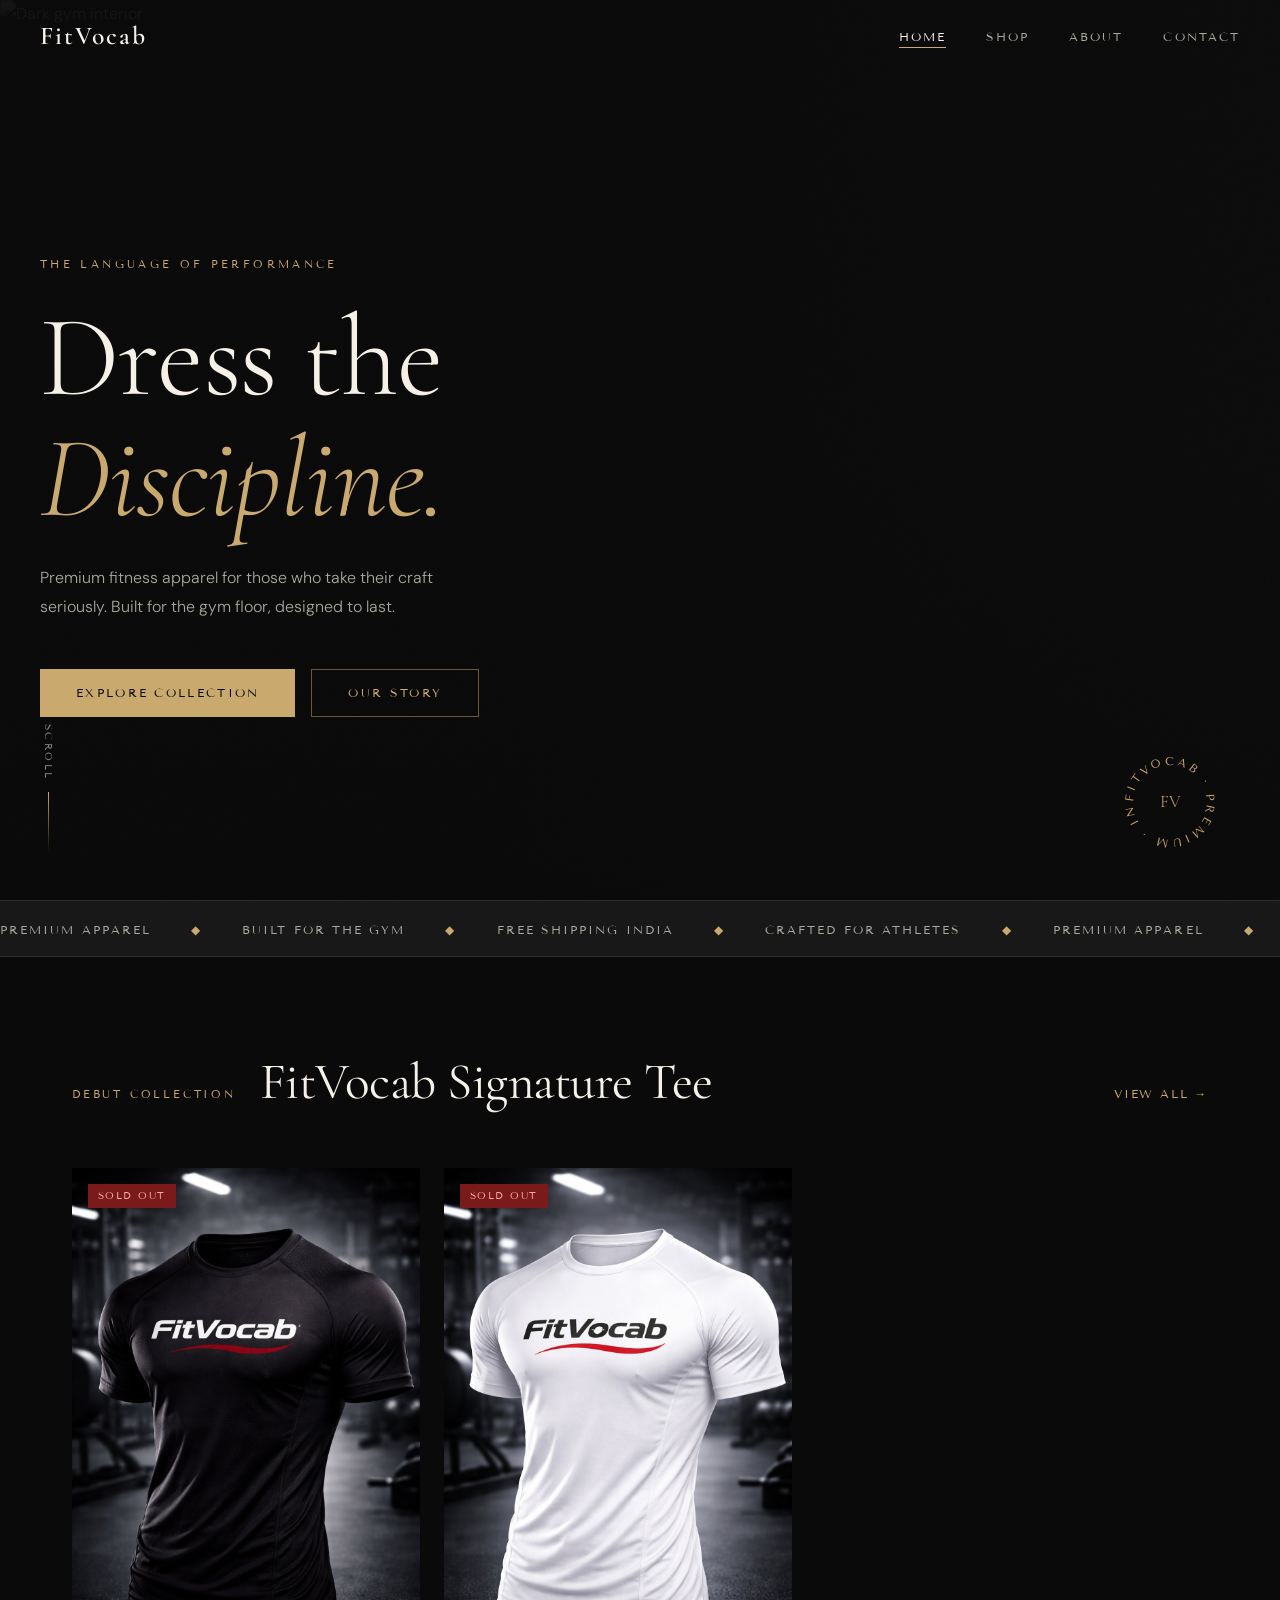
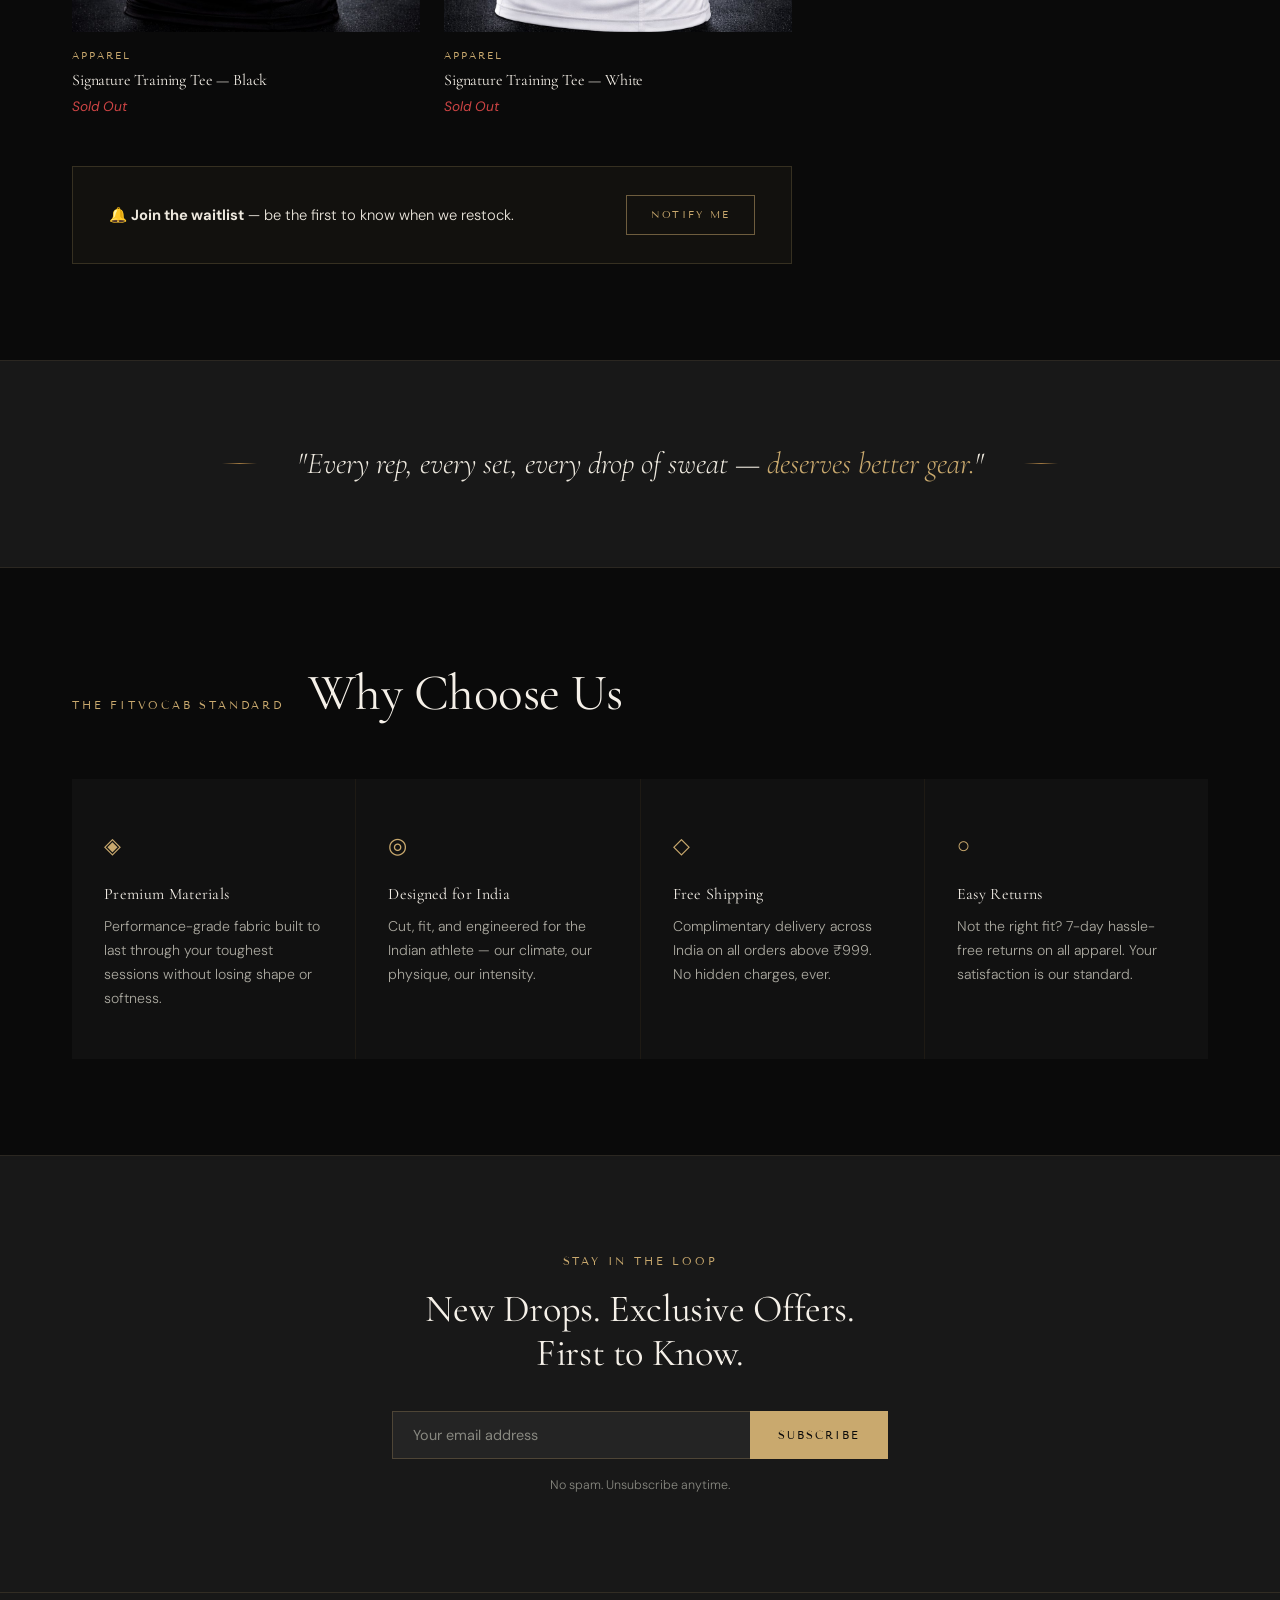
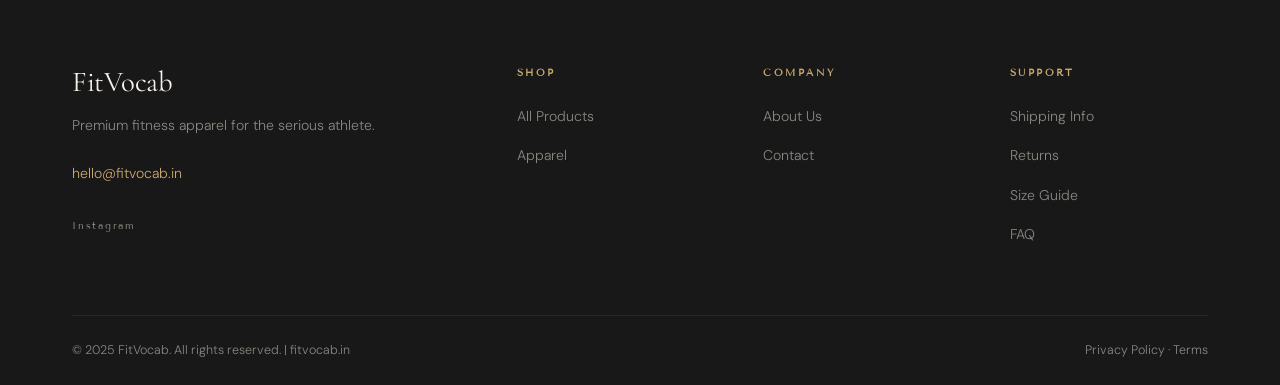
==== index.html @ f1b0f12c "Add Instagram link, remove phone, keep Instagram only" ====
<!DOCTYPE html>
<html lang="en">
<head>
  <meta charset="UTF-8" />
  <meta name="viewport" content="width=device-width, initial-scale=1.0"/>
  <title>FitVocab — Premium Fitness Apparel</title>
  <link rel="preconnect" href="https://fonts.googleapis.com">
  <link rel="preconnect" href="https://fonts.gstatic.com" crossorigin>
  <link href="https://fonts.googleapis.com/css2?family=Cormorant+Garamond:ital,wght@0,300;0,400;0,600;1,300;1,400&family=Tenor+Sans&family=DM+Sans:wght@300;400;500&display=swap" rel="stylesheet">
  <link rel="stylesheet" href="css/style.css">
</head>
<body>

  <nav class="nav" id="nav">
    <a href="index.html" class="nav-logo">FitVocab</a>
    <ul class="nav-links">
      <li><a href="index.html" class="active">Home</a></li>
      <li><a href="products.html">Shop</a></li>
      <li><a href="about.html">About</a></li>
      <li><a href="contact.html">Contact</a></li>
    </ul>
    <button class="nav-toggle" id="navToggle">
      <span></span><span></span><span></span>
    </button>
  </nav>

  <div class="mobile-menu" id="mobileMenu">
    <ul>
      <li><a href="index.html">Home</a></li>
      <li><a href="products.html">Shop</a></li>
      <li><a href="about.html">About</a></li>
      <li><a href="contact.html">Contact</a></li>
    </ul>
  </div>

  <!-- HERO -->
  <section class="hero">
    <div class="hero-bg">
      <div class="hero-grain"></div>
      <img
        src="https://images.unsplash.com/photo-1534438327276-14e5300c3a48?w=1600&q=80&auto=format&fit=crop"
        alt="Dark gym interior"
        class="hero-img"
        loading="eager"
      />
      <div class="hero-overlay"></div>
    </div>
    <div class="hero-content">
      <p class="hero-eyebrow reveal">The Language of Performance</p>
      <h1 class="hero-title reveal delay-1">Dress the<br><em>Discipline.</em></h1>
      <p class="hero-sub reveal delay-2">Premium fitness apparel for those who take their craft seriously. Built for the gym floor, designed to last.</p>
      <div class="hero-cta reveal delay-3">
        <a href="products.html" class="btn-primary">Explore Collection</a>
        <a href="about.html" class="btn-ghost">Our Story</a>
      </div>
    </div>
    <div class="hero-scroll">
      <span>Scroll</span>
      <div class="scroll-line"></div>
    </div>
    <div class="hero-badge">
      <div class="badge-ring">
        <svg viewBox="0 0 100 100" class="badge-text-svg">
          <path id="circle" d="M 50,50 m -37,0 a 37,37 0 1,1 74,0 a 37,37 0 1,1 -74,0" fill="none"/>
          <text font-size="11.5" fill="#c9a96e" font-family="Tenor Sans, sans-serif" letter-spacing="3">
            <textPath href="#circle">FITVOCAB · PREMIUM · INDIA ·</textPath>
          </text>
        </svg>
        <span class="badge-center">FV</span>
      </div>
    </div>
  </section>

  <!-- MARQUEE -->
  <div class="marquee-wrap">
    <div class="marquee-track">
      <span>Premium Apparel</span><span class="dot">◆</span>
      <span>Built for the Gym</span><span class="dot">◆</span>
      <span>Free Shipping India</span><span class="dot">◆</span>
      <span>Crafted for Athletes</span><span class="dot">◆</span>
      <span>Premium Apparel</span><span class="dot">◆</span>
      <span>Built for the Gym</span><span class="dot">◆</span>
      <span>Free Shipping India</span><span class="dot">◆</span>
      <span>Crafted for Athletes</span><span class="dot">◆</span>
      <span>Premium Apparel</span><span class="dot">◆</span>
      <span>Built for the Gym</span><span class="dot">◆</span>
    </div>
  </div>

  <!-- FEATURED PRODUCTS -->
  <section class="featured section">
    <div class="container">
      <div class="section-header">
        <p class="section-eyebrow">Debut Collection</p>
        <h2 class="section-title">FitVocab Signature Tee</h2>
        <a href="products.html" class="section-link">View All →</a>
      </div>
      <div class="products-grid home-grid">

        <div class="product-card">
          <div class="product-img-wrap">
            <img src="images/tshirt-black.png" alt="FitVocab Signature Tee — Black" class="product-real-img"/>
            <div class="product-tag sold-out-tag">Sold Out</div>
            <div class="product-hover">
              <a href="products.html" class="btn-quick">View Details</a>
            </div>
          </div>
          <div class="product-info">
            <p class="product-cat">Apparel</p>
            <h4 class="product-name">Signature Training Tee — Black</h4>
            <p class="product-price sold-out-price">Sold Out</p>
          </div>
        </div>

        <div class="product-card">
          <div class="product-img-wrap">
            <img src="images/tshirt-white.png" alt="FitVocab Signature Tee — White" class="product-real-img"/>
            <div class="product-tag sold-out-tag">Sold Out</div>
            <div class="product-hover">
              <a href="products.html" class="btn-quick">View Details</a>
            </div>
          </div>
          <div class="product-info">
            <p class="product-cat">Apparel</p>
            <h4 class="product-name">Signature Training Tee — White</h4>
            <p class="product-price sold-out-price">Sold Out</p>
          </div>
        </div>

      </div>

      <div class="restock-notice">
        <p>🔔 <strong>Join the waitlist</strong> — be the first to know when we restock.</p>
        <a href="contact.html" class="btn-ghost btn-sm">Notify Me</a>
      </div>
    </div>
  </section>

  <!-- BRAND STATEMENT -->
  <section class="brand-statement">
    <div class="statement-inner">
      <div class="statement-line"></div>
      <blockquote>"Every rep, every set, every drop of sweat — <em>deserves better gear.</em>"</blockquote>
      <div class="statement-line"></div>
    </div>
  </section>

  <!-- WHY FITVOCAB -->
  <section class="why section">
    <div class="container">
      <div class="section-header">
        <p class="section-eyebrow">The FitVocab Standard</p>
        <h2 class="section-title">Why Choose Us</h2>
      </div>
      <div class="why-grid">
        <div class="why-card">
          <div class="why-icon">◈</div>
          <h4>Premium Materials</h4>
          <p>Performance-grade fabric built to last through your toughest sessions without losing shape or softness.</p>
        </div>
        <div class="why-card">
          <div class="why-icon">◎</div>
          <h4>Designed for India</h4>
          <p>Cut, fit, and engineered for the Indian athlete — our climate, our physique, our intensity.</p>
        </div>
        <div class="why-card">
          <div class="why-icon">◇</div>
          <h4>Free Shipping</h4>
          <p>Complimentary delivery across India on all orders above ₹999. No hidden charges, ever.</p>
        </div>
        <div class="why-card">
          <div class="why-icon">○</div>
          <h4>Easy Returns</h4>
          <p>Not the right fit? 7-day hassle-free returns on all apparel. Your satisfaction is our standard.</p>
        </div>
      </div>
    </div>
  </section>

  <!-- NEWSLETTER -->
  <section class="newsletter">
    <div class="container">
      <div class="newsletter-inner">
        <p class="section-eyebrow">Stay in the Loop</p>
        <h2>New Drops. Exclusive Offers.<br>First to Know.</h2>
        <form class="newsletter-form" onsubmit="handleNewsletter(event)">
          <input type="email" placeholder="Your email address" required>
          <button type="submit">Subscribe</button>
        </form>
        <p class="newsletter-note">No spam. Unsubscribe anytime.</p>
      </div>
    </div>
  </section>

  <!-- FOOTER -->
  <footer class="footer">
    <div class="container">
      <div class="footer-grid">
        <div class="footer-brand">
          <h3 class="footer-logo">FitVocab</h3>
          <p>Premium fitness apparel for the serious athlete.</p>
          <p><a href="mailto:hello@fitvocab.in" style="color:#c9a96e;">hello@fitvocab.in</a></p>
          <div class="footer-social">
            <a href="https://instagram.com/fitvocab" target="_blank" aria-label="Instagram">Instagram</a>
          </div>
        </div>
        <div class="footer-links">
          <h5>Shop</h5>
          <ul>
            <li><a href="products.html">All Products</a></li>
            <li><a href="products.html">Apparel</a></li>
          </ul>
        </div>
        <div class="footer-links">
          <h5>Company</h5>
          <ul>
            <li><a href="about.html">About Us</a></li>
            <li><a href="contact.html">Contact</a></li>
          </ul>
        </div>
        <div class="footer-links">
          <h5>Support</h5>
          <ul>
            <li><a href="#">Shipping Info</a></li>
            <li><a href="#">Returns</a></li>
            <li><a href="#">Size Guide</a></li>
            <li><a href="#">FAQ</a></li>
          </ul>
        </div>
      </div>
      <div class="footer-bottom">
        <p>© 2025 FitVocab. All rights reserved. | fitvocab.in</p>
        <p><a href="#">Privacy Policy</a> · <a href="#">Terms</a></p>
      </div>
    </div>
  </footer>

  <script src="js/main.js"></script>
</body>
</html>
---- css/style.css ----
/* ============================================
   FITVOCAB — Premium Fitness Store
   Luxury Dark Aesthetic
   ============================================ */

:root {
  --black:    #0a0a0a;
  --dark:     #111111;
  --dark-2:   #181818;
  --dark-3:   #222222;
  --gold:     #c9a96e;
  --gold-lt:  #e2c992;
  --gold-dk:  #a07840;
  --white:    #f5f0e8;
  --white-2:  #ede8de;
  --grey:     #888880;
  --grey-lt:  #aaa89f;
  --radius:   2px;
  --nav-h:    72px;
  --transition: 0.4s cubic-bezier(0.25, 0.46, 0.45, 0.94);
}

/* RESET */
*, *::before, *::after { box-sizing: border-box; margin: 0; padding: 0; }
html { scroll-behavior: smooth; }
body {
  background: var(--black);
  color: var(--white);
  font-family: 'DM Sans', sans-serif;
  font-weight: 300;
  line-height: 1.7;
  overflow-x: hidden;
}
a { color: inherit; text-decoration: none; }
img { display: block; max-width: 100%; }
ul { list-style: none; }

/* TYPOGRAPHY */
h1, h2, h3, h4 {
  font-family: 'Cormorant Garamond', serif;
  font-weight: 400;
  line-height: 1.15;
  letter-spacing: -0.01em;
}
h1 { font-size: clamp(3rem, 7vw, 6rem); }
h2 { font-size: clamp(2rem, 4vw, 3.2rem); }
h3 { font-size: clamp(1.4rem, 2.5vw, 2rem); }
h4 { font-size: 1.2rem; }
em { font-style: italic; color: var(--gold); }

/* CONTAINER */
.container {
  max-width: 1200px;
  margin: 0 auto;
  padding: 0 32px;
}

/* SECTION SPACING */
.section { padding: 96px 0; }

/* SECTION HEADER */
.section-header {
  display: flex;
  align-items: baseline;
  gap: 24px;
  margin-bottom: 56px;
  flex-wrap: wrap;
}
.section-header.centered {
  flex-direction: column;
  align-items: center;
  text-align: center;
  gap: 12px;
}
.section-eyebrow {
  font-family: 'Tenor Sans', sans-serif;
  font-size: 0.7rem;
  letter-spacing: 0.25em;
  text-transform: uppercase;
  color: var(--gold);
}
.section-title { flex: 1; }
.section-link {
  font-family: 'Tenor Sans', sans-serif;
  font-size: 0.75rem;
  letter-spacing: 0.15em;
  text-transform: uppercase;
  color: var(--gold);
  margin-left: auto;
  white-space: nowrap;
  transition: opacity var(--transition);
}
.section-link:hover { opacity: 0.7; }

/* ============================================
   NAV
   ============================================ */
.nav {
  position: fixed;
  top: 0; left: 0; right: 0;
  z-index: 100;
  display: flex;
  align-items: center;
  justify-content: space-between;
  padding: 0 40px;
  height: var(--nav-h);
  transition: background var(--transition), border-color var(--transition);
}
.nav.scrolled {
  background: rgba(10,10,10,0.95);
  backdrop-filter: blur(12px);
  border-bottom: 1px solid rgba(201,169,110,0.15);
}
.nav-logo {
  font-family: 'Cormorant Garamond', serif;
  font-size: 1.6rem;
  font-weight: 600;
  letter-spacing: 0.08em;
  color: var(--white);
}
.nav-links {
  display: flex;
  gap: 40px;
}
.nav-links a {
  font-family: 'Tenor Sans', sans-serif;
  font-size: 0.72rem;
  letter-spacing: 0.18em;
  text-transform: uppercase;
  color: var(--grey-lt);
  transition: color var(--transition);
  position: relative;
}
.nav-links a::after {
  content: '';
  position: absolute;
  bottom: -4px; left: 0;
  width: 0; height: 1px;
  background: var(--gold);
  transition: width var(--transition);
}
.nav-links a:hover, .nav-links a.active {
  color: var(--white);
}
.nav-links a:hover::after, .nav-links a.active::after { width: 100%; }

.nav-toggle {
  display: none;
  flex-direction: column;
  gap: 5px;
  background: none;
  border: none;
  cursor: pointer;
  padding: 4px;
}
.nav-toggle span {
  display: block;
  width: 24px; height: 1px;
  background: var(--white);
  transition: var(--transition);
}

/* MOBILE MENU */
.mobile-menu {
  display: none;
  position: fixed;
  inset: 0;
  background: var(--black);
  z-index: 99;
  align-items: center;
  justify-content: center;
}
.mobile-menu.open { display: flex; }
.mobile-menu ul {
  display: flex;
  flex-direction: column;
  align-items: center;
  gap: 32px;
}
.mobile-menu a {
  font-family: 'Cormorant Garamond', serif;
  font-size: 2.5rem;
  color: var(--white-2);
  transition: color var(--transition);
}
.mobile-menu a:hover { color: var(--gold); }

/* ============================================
   BUTTONS
   ============================================ */
.btn-primary {
  display: inline-block;
  padding: 14px 36px;
  background: var(--gold);
  color: var(--black);
  font-family: 'Tenor Sans', sans-serif;
  font-size: 0.72rem;
  letter-spacing: 0.2em;
  text-transform: uppercase;
  transition: background var(--transition), transform 0.2s;
  cursor: pointer;
  border: none;
}
.btn-primary:hover {
  background: var(--gold-lt);
  transform: translateY(-2px);
}
.btn-ghost {
  display: inline-block;
  padding: 13px 36px;
  border: 1px solid rgba(201,169,110,0.5);
  color: var(--gold);
  font-family: 'Tenor Sans', sans-serif;
  font-size: 0.72rem;
  letter-spacing: 0.2em;
  text-transform: uppercase;
  transition: border-color var(--transition), background var(--transition);
}
.btn-ghost:hover {
  border-color: var(--gold);
  background: rgba(201,169,110,0.08);
}

/* ============================================
   HERO
   ============================================ */
.hero {
  position: relative;
  min-height: 100vh;
  display: flex;
  align-items: center;
  overflow: hidden;
}
.hero-bg {
  position: absolute;
  inset: 0;
  z-index: 0;
}
.hero-img {
  position: absolute;
  inset: 0;
  width: 100%;
  height: 100%;
  object-fit: cover;
  object-position: center;
  filter: brightness(0.35) saturate(0.6);
}
.hero-overlay {
  position: absolute;
  inset: 0;
  background:
    linear-gradient(to right, rgba(10,10,10,0.85) 40%, rgba(10,10,10,0.3) 100%),
    linear-gradient(to top, rgba(10,10,10,0.6) 0%, transparent 50%);
}
.hero-grain {
  position: absolute;
  inset: 0;
  opacity: 0.035;
  background-image: url("data:image/svg+xml,%3Csvg viewBox='0 0 256 256' xmlns='http://www.w3.org/2000/svg'%3E%3Cfilter id='noise'%3E%3CfeTurbulence type='fractalNoise' baseFrequency='0.9' numOctaves='4' stitchTiles='stitch'/%3E%3C/filter%3E%3Crect width='100%25' height='100%25' filter='url(%23noise)' opacity='1'/%3E%3C/svg%3E");
  background-size: 200px;
}
.hero-content {
  position: relative;
  z-index: 1;
  padding: 0 40px;
  max-width: 760px;
  padding-top: var(--nav-h);
}
.hero-eyebrow {
  font-family: 'Tenor Sans', sans-serif;
  font-size: 0.7rem;
  letter-spacing: 0.3em;
  text-transform: uppercase;
  color: var(--gold);
  margin-bottom: 24px;
}
.hero-title {
  font-size: clamp(4rem, 9vw, 8rem);
  font-weight: 300;
  line-height: 1.05;
  margin-bottom: 24px;
  color: var(--white);
}
.hero-sub {
  font-size: 1rem;
  color: var(--grey-lt);
  max-width: 460px;
  margin-bottom: 48px;
  line-height: 1.8;
}
.hero-cta {
  display: flex;
  gap: 16px;
  flex-wrap: wrap;
}

/* Hero decorative elements */
.hero-scroll {
  position: absolute;
  bottom: 48px;
  left: 40px;
  display: flex;
  flex-direction: column;
  align-items: center;
  gap: 12px;
  z-index: 1;
}
.hero-scroll span {
  font-family: 'Tenor Sans', sans-serif;
  font-size: 0.6rem;
  letter-spacing: 0.25em;
  text-transform: uppercase;
  color: var(--grey);
  writing-mode: vertical-rl;
}
.scroll-line {
  width: 1px;
  height: 60px;
  background: linear-gradient(to bottom, var(--gold), transparent);
  animation: scrollPulse 2s ease-in-out infinite;
}
@keyframes scrollPulse {
  0%, 100% { opacity: 0.4; transform: scaleY(1); }
  50% { opacity: 1; transform: scaleY(1.1); }
}

.hero-badge {
  position: absolute;
  bottom: 48px;
  right: 60px;
  z-index: 1;
  animation: badgeSpin 20s linear infinite;
}
.badge-ring {
  position: relative;
  width: 100px;
  height: 100px;
}
.badge-text-svg {
  width: 100%;
  height: 100%;
  animation: badgeSpin 25s linear infinite;
}
.badge-center {
  position: absolute;
  inset: 0;
  display: flex;
  align-items: center;
  justify-content: center;
  font-family: 'Cormorant Garamond', serif;
  font-size: 1.1rem;
  color: var(--gold);
}
@keyframes badgeSpin {
  from { transform: rotate(0deg); }
  to { transform: rotate(360deg); }
}

/* REVEAL ANIMATIONS */
.reveal {
  opacity: 0;
  transform: translateY(30px);
  animation: revealUp 0.9s cubic-bezier(0.25, 0.46, 0.45, 0.94) forwards;
}
.delay-1 { animation-delay: 0.2s; }
.delay-2 { animation-delay: 0.4s; }
.delay-3 { animation-delay: 0.6s; }
@keyframes revealUp {
  to { opacity: 1; transform: translateY(0); }
}

/* ============================================
   MARQUEE
   ============================================ */
.marquee-wrap {
  background: var(--dark-2);
  border-top: 1px solid rgba(201,169,110,0.15);
  border-bottom: 1px solid rgba(201,169,110,0.15);
  padding: 14px 0;
  overflow: hidden;
  white-space: nowrap;
}
.marquee-track {
  display: inline-flex;
  gap: 40px;
  animation: marquee 30s linear infinite;
}
.marquee-track span {
  font-family: 'Tenor Sans', sans-serif;
  font-size: 0.72rem;
  letter-spacing: 0.18em;
  text-transform: uppercase;
  color: var(--grey-lt);
}
.marquee-track .dot { color: var(--gold); }
@keyframes marquee {
  from { transform: translateX(0); }
  to { transform: translateX(-50%); }
}

/* ============================================
   CATEGORIES
   ============================================ */
.cat-grid {
  display: grid;
  grid-template-columns: 1fr 1fr;
  gap: 2px;
}
.cat-card {
  position: relative;
  height: 480px;
  overflow: hidden;
  cursor: pointer;
}
.cat-apparel {
  background: linear-gradient(135deg, #1a1a1a 0%, #252520 100%);
}
.cat-equipment {
  background: linear-gradient(135deg, #151515 0%, #202020 100%);
}
.cat-card::before {
  content: '';
  position: absolute;
  inset: 0;
  background:
    radial-gradient(ellipse 60% 60% at 40% 40%, rgba(201,169,110,0.12) 0%, transparent 60%);
  z-index: 0;
  transition: opacity 0.5s;
}
.cat-card:hover::before { opacity: 1.5; }
.cat-overlay {
  position: absolute;
  inset: 0;
  background: linear-gradient(to top, rgba(0,0,0,0.7) 0%, transparent 60%);
  z-index: 1;
  transition: background var(--transition);
}
.cat-card:hover .cat-overlay {
  background: linear-gradient(to top, rgba(0,0,0,0.8) 0%, rgba(0,0,0,0.2) 100%);
}
.cat-content {
  position: absolute;
  bottom: 48px;
  left: 48px;
  z-index: 2;
}
.cat-label {
  font-family: 'Tenor Sans', sans-serif;
  font-size: 0.65rem;
  letter-spacing: 0.3em;
  color: var(--gold);
  display: block;
  margin-bottom: 12px;
}
.cat-content h3 {
  font-size: 2.5rem;
  margin-bottom: 8px;
}
.cat-content p {
  color: var(--grey-lt);
  font-size: 0.9rem;
  margin-bottom: 16px;
}
.cat-arrow {
  font-size: 1.5rem;
  color: var(--gold);
  display: inline-block;
  transition: transform var(--transition);
}
.cat-card:hover .cat-arrow { transform: translateX(8px); }

/* Decorative geometric on category cards */
.cat-apparel::after, .cat-equipment::after {
  content: '';
  position: absolute;
  top: 32px; right: 32px;
  width: 80px; height: 80px;
  border: 1px solid rgba(201,169,110,0.2);
  z-index: 1;
  transition: transform 0.6s, opacity 0.4s;
}
.cat-card:hover::after {
  transform: rotate(45deg) scale(1.1);
  opacity: 0.6;
}

/* ============================================
   PRODUCT CARDS
   ============================================ */
.products-grid {
  display: grid;
  grid-template-columns: repeat(4, 1fr);
  gap: 24px;
}
.product-card {
  cursor: pointer;
}
.product-img-wrap {
  position: relative;
  overflow: hidden;
  aspect-ratio: 3/4;
  background: var(--dark-2);
  margin-bottom: 16px;
}
.product-img {
  width: 100%;
  height: 100%;
  transition: transform 0.6s cubic-bezier(0.25, 0.46, 0.45, 0.94);
}
.product-card:hover .product-img { transform: scale(1.06); }

/* Product image placeholders with premium gradients */
.product-img-1 { background: linear-gradient(145deg, #1c1c1a 0%, #2a2820 40%, #1e1c18 100%); }
.product-img-2 { background: linear-gradient(145deg, #181818 0%, #252525 40%, #1a1a1a 100%); }
.product-img-3 { background: linear-gradient(145deg, #1a1c1c 0%, #222828 40%, #181a1a 100%); }
.product-img-4 { background: linear-gradient(145deg, #1c1a18 0%, #282420 40%, #1a1816 100%); }
.product-img-5 { background: linear-gradient(145deg, #181c1c 0%, #202828 40%, #161a1a 100%); }
.product-img-6 { background: linear-gradient(145deg, #1c1c18 0%, #28281e 40%, #1a1a16 100%); }
.product-img-7 { background: linear-gradient(145deg, #1a1818 0%, #261e1e 40%, #181414 100%); }
.product-img-8 { background: linear-gradient(145deg, #181c18 0%, #1e2a1e 40%, #161a16 100%); }

/* Add inner texture to product images */
.product-img::after {
  content: '';
  position: absolute;
  inset: 20%;
  border: 1px solid rgba(201,169,110,0.08);
  transition: opacity 0.4s;
}

.product-tag {
  position: absolute;
  top: 16px; left: 16px;
  background: var(--gold);
  color: var(--black);
  font-family: 'Tenor Sans', sans-serif;
  font-size: 0.6rem;
  letter-spacing: 0.15em;
  text-transform: uppercase;
  padding: 4px 10px;
  z-index: 2;
}
.product-hover {
  position: absolute;
  inset: 0;
  background: rgba(0,0,0,0.4);
  display: flex;
  align-items: flex-end;
  justify-content: center;
  padding-bottom: 24px;
  opacity: 0;
  transition: opacity var(--transition);
  z-index: 3;
}
.product-card:hover .product-hover { opacity: 1; }
.btn-quick {
  display: inline-block;
  padding: 10px 28px;
  background: var(--white);
  color: var(--black);
  font-family: 'Tenor Sans', sans-serif;
  font-size: 0.65rem;
  letter-spacing: 0.18em;
  text-transform: uppercase;
  transform: translateY(10px);
  transition: transform 0.3s;
}
.product-card:hover .btn-quick { transform: translateY(0); }

.product-cat {
  font-family: 'Tenor Sans', sans-serif;
  font-size: 0.62rem;
  letter-spacing: 0.2em;
  text-transform: uppercase;
  color: var(--gold);
  margin-bottom: 6px;
}
.product-name {
  font-size: 1rem;
  font-family: 'Cormorant Garamond', serif;
  font-weight: 400;
  margin-bottom: 6px;
}
.product-price {
  font-family: 'DM Sans', sans-serif;
  font-size: 0.95rem;
  font-weight: 400;
  color: var(--grey-lt);
}

/* ============================================
   BRAND STATEMENT
   ============================================ */
.brand-statement {
  padding: 80px 0;
  background: var(--dark-2);
  border-top: 1px solid rgba(201,169,110,0.1);
  border-bottom: 1px solid rgba(201,169,110,0.1);
}
.statement-inner {
  max-width: 900px;
  margin: 0 auto;
  padding: 0 32px;
  display: flex;
  align-items: center;
  gap: 40px;
}
.statement-line {
  flex: 1;
  height: 1px;
  background: linear-gradient(to right, transparent, var(--gold-dk), transparent);
}
blockquote {
  font-family: 'Cormorant Garamond', serif;
  font-size: clamp(1.3rem, 2.5vw, 1.9rem);
  font-weight: 300;
  font-style: italic;
  text-align: center;
  color: var(--white-2);
  line-height: 1.5;
  white-space: nowrap;
  flex-shrink: 0;
}

/* ============================================
   WHY SECTION
   ============================================ */
.why-grid {
  display: grid;
  grid-template-columns: repeat(4, 1fr);
  gap: 1px;
  background: rgba(201,169,110,0.1);
}
.why-card {
  background: var(--dark);
  padding: 48px 32px;
  transition: background var(--transition);
}
.why-card:hover { background: var(--dark-2); }
.why-icon {
  font-size: 1.4rem;
  color: var(--gold);
  margin-bottom: 20px;
}
.why-card h4 {
  font-size: 1rem;
  margin-bottom: 12px;
  letter-spacing: 0.02em;
}
.why-card p {
  font-size: 0.88rem;
  color: var(--grey-lt);
  line-height: 1.7;
}

/* ============================================
   NEWSLETTER
   ============================================ */
.newsletter {
  padding: 96px 0;
  background: var(--dark-2);
  border-top: 1px solid rgba(201,169,110,0.1);
}
.newsletter-inner {
  max-width: 560px;
  margin: 0 auto;
  text-align: center;
  padding: 0 32px;
}
.newsletter-inner h2 {
  margin: 16px 0 36px;
  font-size: clamp(1.8rem, 3vw, 2.6rem);
}
.newsletter-form {
  display: flex;
  gap: 0;
  margin-bottom: 16px;
}
.newsletter-form input {
  flex: 1;
  padding: 14px 20px;
  background: rgba(255,255,255,0.05);
  border: 1px solid rgba(201,169,110,0.25);
  border-right: none;
  color: var(--white);
  font-family: 'DM Sans', sans-serif;
  font-size: 0.9rem;
  outline: none;
  transition: border-color var(--transition);
}
.newsletter-form input:focus { border-color: var(--gold); }
.newsletter-form input::placeholder { color: var(--grey); }
.newsletter-form button {
  padding: 14px 28px;
  background: var(--gold);
  color: var(--black);
  border: none;
  font-family: 'Tenor Sans', sans-serif;
  font-size: 0.7rem;
  letter-spacing: 0.18em;
  text-transform: uppercase;
  cursor: pointer;
  transition: background var(--transition);
}
.newsletter-form button:hover { background: var(--gold-lt); }
.newsletter-note {
  font-size: 0.78rem;
  color: var(--grey);
}

/* ============================================
   PAGE HERO (inner pages)
   ============================================ */
.page-hero {
  position: relative;
  padding: calc(var(--nav-h) + 80px) 0 80px;
  overflow: hidden;
}
.page-hero-bg {
  position: absolute;
  inset: 0;
  background: linear-gradient(160deg, #0d0d0d 0%, #141410 60%, #0a0a0a 100%);
}
.page-hero-bg::after {
  content: '';
  position: absolute;
  top: 0; left: 0; right: 0;
  height: 1px;
  background: linear-gradient(to right, transparent, var(--gold-dk), transparent);
}
.page-hero .container { position: relative; z-index: 1; }
.page-hero-title {
  font-size: clamp(3rem, 6vw, 5rem);
  margin: 12px 0 16px;
}
.page-hero-sub {
  color: var(--grey-lt);
  font-size: 1rem;
}

/* ============================================
   SHOP PAGE
   ============================================ */
.filter-bar {
  display: flex;
  justify-content: space-between;
  align-items: center;
  margin-bottom: 48px;
  padding-bottom: 24px;
  border-bottom: 1px solid rgba(201,169,110,0.1);
  flex-wrap: wrap;
  gap: 16px;
}
.filter-tabs {
  display: flex;
  gap: 4px;
}
.filter-btn {
  padding: 8px 24px;
  background: none;
  border: 1px solid rgba(255,255,255,0.1);
  color: var(--grey-lt);
  font-family: 'Tenor Sans', sans-serif;
  font-size: 0.68rem;
  letter-spacing: 0.18em;
  text-transform: uppercase;
  cursor: pointer;
  transition: all var(--transition);
}
.filter-btn.active, .filter-btn:hover {
  background: var(--gold);
  color: var(--black);
  border-color: var(--gold);
}
.sort-select {
  background: var(--dark-2);
  border: 1px solid rgba(201,169,110,0.2);
  color: var(--grey-lt);
  font-family: 'Tenor Sans', sans-serif;
  font-size: 0.68rem;
  letter-spacing: 0.1em;
  padding: 8px 16px;
  cursor: pointer;
  outline: none;
}

/* PRODUCT MODAL */
.modal-overlay {
  display: none;
  position: fixed;
  inset: 0;
  background: rgba(0,0,0,0.85);
  z-index: 200;
  align-items: center;
  justify-content: center;
  padding: 24px;
  backdrop-filter: blur(6px);
}
.modal-overlay.open { display: flex; }
.modal {
  background: var(--dark-2);
  border: 1px solid rgba(201,169,110,0.2);
  max-width: 800px;
  width: 100%;
  display: grid;
  grid-template-columns: 1fr 1fr;
  position: relative;
  animation: modalIn 0.4s cubic-bezier(0.25, 0.46, 0.45, 0.94);
}
@keyframes modalIn {
  from { opacity: 0; transform: scale(0.95) translateY(20px); }
  to { opacity: 1; transform: scale(1) translateY(0); }
}
.modal-close {
  position: absolute;
  top: 16px; right: 16px;
  background: none;
  border: none;
  color: var(--grey-lt);
  font-size: 1rem;
  cursor: pointer;
  z-index: 1;
  transition: color var(--transition);
}
.modal-close:hover { color: var(--white); }
.modal-img-wrap { aspect-ratio: 1; }
.modal-img {
  width: 100%;
  height: 100%;
}
.modal-info {
  padding: 48px 40px;
  display: flex;
  flex-direction: column;
  gap: 16px;
}
.modal-price {
  font-size: 1.5rem;
  font-family: 'Cormorant Garamond', serif;
  color: var(--gold);
}
.modal-desc { font-size: 0.88rem; color: var(--grey-lt); line-height: 1.7; }
.modal-label {
  font-family: 'Tenor Sans', sans-serif;
  font-size: 0.65rem;
  letter-spacing: 0.2em;
  text-transform: uppercase;
  color: var(--grey);
  margin-bottom: 10px;
}
.size-options { display: flex; gap: 8px; }
.size-btn {
  width: 40px; height: 40px;
  background: none;
  border: 1px solid rgba(255,255,255,0.15);
  color: var(--grey-lt);
  font-family: 'Tenor Sans', sans-serif;
  font-size: 0.72rem;
  cursor: pointer;
  transition: all var(--transition);
}
.size-btn.selected, .size-btn:hover {
  border-color: var(--gold);
  color: var(--gold);
}
.modal-buy {
  margin-top: auto;
  display: block;
  text-align: center;
  width: 100%;
  font-size: 0.65rem;
}
.modal-note {
  font-size: 0.75rem;
  color: var(--grey);
  text-align: center;
}

/* ============================================
   ABOUT PAGE
   ============================================ */
.about-split {
  display: grid;
  grid-template-columns: 1fr 1fr;
  gap: 80px;
  align-items: center;
}
.about-visual {
  position: relative;
  height: 560px;
}
.about-img-block {
  position: absolute;
  border: 1px solid rgba(201,169,110,0.15);
}
.about-img-main {
  top: 0; left: 0;
  width: 80%;
  height: 75%;
  background: linear-gradient(145deg, #1a1818, #242020);
}
.about-img-accent {
  bottom: 0; right: 0;
  width: 55%;
  height: 50%;
  background: linear-gradient(145deg, #161818, #1e2020);
}
.about-stat-card {
  position: absolute;
  bottom: 80px; left: 60%;
  transform: translateX(-50%);
  background: var(--dark-3);
  border: 1px solid rgba(201,169,110,0.3);
  padding: 24px 32px;
  text-align: center;
  z-index: 2;
}
.stat-number {
  display: block;
  font-family: 'Cormorant Garamond', serif;
  font-size: 2.5rem;
  color: var(--gold);
}
.stat-label {
  font-family: 'Tenor Sans', sans-serif;
  font-size: 0.6rem;
  letter-spacing: 0.2em;
  text-transform: uppercase;
  color: var(--grey);
}
.about-text {
  display: flex;
  flex-direction: column;
  gap: 20px;
}
.about-text h2 { margin: 8px 0 4px; }
.about-text p { color: var(--grey-lt); font-size: 0.95rem; line-height: 1.8; }
.about-text em { font-style: italic; color: var(--gold); }

.values-grid {
  display: grid;
  grid-template-columns: repeat(2, 1fr);
  gap: 1px;
  background: rgba(201,169,110,0.1);
}
.value-item {
  background: var(--dark);
  padding: 48px 40px;
  transition: background var(--transition);
}
.value-item:hover { background: var(--dark-2); }
.value-num {
  font-family: 'Cormorant Garamond', serif;
  font-size: 3rem;
  color: rgba(201,169,110,0.2);
  margin-bottom: 16px;
  line-height: 1;
}
.value-item h4 { font-size: 1.1rem; margin-bottom: 12px; }
.value-item p { color: var(--grey-lt); font-size: 0.9rem; line-height: 1.7; }

/* STATS BAND */
.stats-band {
  background: var(--dark-2);
  border-top: 1px solid rgba(201,169,110,0.1);
  border-bottom: 1px solid rgba(201,169,110,0.1);
  padding: 60px 0;
}
.stats-row {
  display: flex;
  align-items: center;
  justify-content: center;
  gap: 0;
}
.stat {
  flex: 1;
  text-align: center;
  padding: 0 20px;
}
.stat-big {
  display: block;
  font-family: 'Cormorant Garamond', serif;
  font-size: clamp(2.5rem, 4vw, 3.5rem);
  color: var(--gold);
  margin-bottom: 8px;
}
.stat-desc {
  font-family: 'Tenor Sans', sans-serif;
  font-size: 0.65rem;
  letter-spacing: 0.2em;
  text-transform: uppercase;
  color: var(--grey);
}
.stat-divider {
  width: 1px;
  height: 60px;
  background: rgba(201,169,110,0.2);
}

/* MISSION */
.about-mission {
  background: var(--dark-2);
  border-top: 1px solid rgba(201,169,110,0.1);
}
.mission-inner {
  max-width: 680px;
  margin: 0 auto;
  text-align: center;
}
.mission-inner h2 { margin: 12px 0 24px; }
.mission-text {
  font-size: 1.1rem;
  color: var(--grey-lt);
  line-height: 1.8;
  margin-bottom: 40px;
}

/* ============================================
   CONTACT PAGE
   ============================================ */
.contact-grid {
  display: grid;
  grid-template-columns: 1fr 1.4fr;
  gap: 80px;
  align-items: start;
}
.contact-info h2 { font-size: 2.2rem; margin-bottom: 16px; }
.contact-info > p { color: var(--grey-lt); font-size: 0.95rem; margin-bottom: 40px; line-height: 1.7; }
.contact-items {
  display: flex;
  flex-direction: column;
  gap: 28px;
  margin-bottom: 40px;
}
.contact-item {
  display: flex;
  gap: 20px;
  align-items: flex-start;
}
.contact-icon {
  font-size: 1.2rem;
  color: var(--gold);
  margin-top: 2px;
  width: 24px;
  flex-shrink: 0;
}
.contact-item h5 {
  font-family: 'Tenor Sans', sans-serif;
  font-size: 0.65rem;
  letter-spacing: 0.2em;
  text-transform: uppercase;
  color: var(--grey);
  margin-bottom: 4px;
}
.contact-item p { font-size: 0.95rem; color: var(--white-2); }
.contact-note { font-size: 0.8rem !important; color: var(--grey) !important; margin-top: 2px; }
.contact-social p {
  font-family: 'Tenor Sans', sans-serif;
  font-size: 0.65rem;
  letter-spacing: 0.2em;
  text-transform: uppercase;
  color: var(--grey);
  margin-bottom: 12px;
}
.social-row { display: flex; gap: 16px; }
.social-link {
  font-size: 0.85rem;
  color: var(--gold);
  transition: opacity var(--transition);
}
.social-link:hover { opacity: 0.7; }

/* CONTACT FORM */
.contact-form-wrap {
  background: var(--dark-2);
  border: 1px solid rgba(201,169,110,0.1);
  padding: 48px;
}
.contact-form { display: flex; flex-direction: column; gap: 24px; }
.form-row { display: grid; grid-template-columns: 1fr 1fr; gap: 16px; }
.form-group { display: flex; flex-direction: column; gap: 8px; }
.form-group label {
  font-family: 'Tenor Sans', sans-serif;
  font-size: 0.63rem;
  letter-spacing: 0.2em;
  text-transform: uppercase;
  color: var(--grey);
}
.form-group input, .form-group select, .form-group textarea {
  background: rgba(255,255,255,0.04);
  border: 1px solid rgba(201,169,110,0.15);
  padding: 12px 16px;
  color: var(--white);
  font-family: 'DM Sans', sans-serif;
  font-size: 0.9rem;
  outline: none;
  transition: border-color var(--transition);
  resize: vertical;
}
.form-group input:focus, .form-group select:focus, .form-group textarea:focus {
  border-color: rgba(201,169,110,0.5);
}
.form-group input::placeholder, .form-group textarea::placeholder { color: var(--grey); }
.form-group select option { background: var(--dark-2); }
.form-submit {
  align-self: flex-start;
  cursor: pointer;
}
.form-success {
  display: none;
  padding: 12px 20px;
  background: rgba(201,169,110,0.1);
  border: 1px solid rgba(201,169,110,0.3);
  color: var(--gold);
  font-size: 0.85rem;
}
.form-success.show { display: block; }

/* FAQ STRIP */
.faq-grid {
  display: grid;
  grid-template-columns: repeat(2, 1fr);
  gap: 1px;
  background: rgba(201,169,110,0.1);
}
.faq-item {
  background: var(--dark);
  padding: 40px 36px;
}
.faq-item h5 {
  font-size: 1rem;
  font-family: 'Cormorant Garamond', serif;
  font-weight: 600;
  margin-bottom: 12px;
  color: var(--white);
}
.faq-item p { font-size: 0.88rem; color: var(--grey-lt); line-height: 1.7; }

/* ============================================
   FOOTER
   ============================================ */
.footer {
  background: var(--dark-2);
  border-top: 1px solid rgba(201,169,110,0.15);
  padding: 72px 0 0;
}
.footer-grid {
  display: grid;
  grid-template-columns: 2fr 1fr 1fr 1fr;
  gap: 48px;
  margin-bottom: 56px;
}
.footer-logo {
  font-family: 'Cormorant Garamond', serif;
  font-size: 1.8rem;
  font-weight: 400;
  margin-bottom: 16px;
}
.footer-brand p { font-size: 0.88rem; color: var(--grey); line-height: 1.7; margin-bottom: 24px; }
.footer-social { display: flex; gap: 16px; }
.footer-social a {
  font-family: 'Tenor Sans', sans-serif;
  font-size: 0.62rem;
  letter-spacing: 0.18em;
  color: var(--grey);
  transition: color var(--transition);
  padding: 8px 0;
}
.footer-social a:hover { color: var(--gold); }
.footer-links h5 {
  font-family: 'Tenor Sans', sans-serif;
  font-size: 0.62rem;
  letter-spacing: 0.25em;
  text-transform: uppercase;
  color: var(--gold);
  margin-bottom: 20px;
}
.footer-links li { margin-bottom: 12px; }
.footer-links a {
  font-size: 0.88rem;
  color: var(--grey);
  transition: color var(--transition);
}
.footer-links a:hover { color: var(--white-2); }
.footer-bottom {
  border-top: 1px solid rgba(255,255,255,0.06);
  padding: 24px 0;
  display: flex;
  justify-content: space-between;
  align-items: center;
  flex-wrap: wrap;
  gap: 12px;
}
.footer-bottom p { font-size: 0.78rem; color: var(--grey); }
.footer-bottom a { color: var(--grey); transition: color var(--transition); }
.footer-bottom a:hover { color: var(--gold); }

/* ============================================
   REAL PRODUCT IMAGES
   ============================================ */
.product-real-img {
  width: 100%;
  height: 100%;
  object-fit: cover;
  object-position: center top;
  display: block;
  transition: transform 0.6s cubic-bezier(0.25, 0.46, 0.45, 0.94);
}
.product-card:hover .product-real-img { transform: scale(1.04); }

/* SOLD OUT STATES */
.sold-out-tag {
  background: #7a1a1a !important;
  color: #ffaaaa !important;
}
.sold-out-price {
  color: #cc4444 !important;
  font-style: italic;
  font-size: 0.85rem !important;
}
.sold-out-pill {
  display: inline-block;
  padding: 6px 18px;
  border: 1px solid #7a1a1a;
  color: #cc4444;
  font-family: 'Tenor Sans', sans-serif;
  font-size: 0.65rem;
  letter-spacing: 0.2em;
  text-transform: uppercase;
  margin: 4px 0 12px;
}
.btn-soldout {
  display: block;
  width: 100%;
  padding: 14px 36px;
  background: #1e1e1e;
  color: #555;
  border: 1px solid #2a2a2a;
  font-family: 'Tenor Sans', sans-serif;
  font-size: 0.72rem;
  letter-spacing: 0.18em;
  text-transform: uppercase;
  cursor: not-allowed;
  margin-bottom: 12px;
}
.size-btn.disabled {
  opacity: 0.3;
  cursor: not-allowed;
}
.waitlist-link {
  display: block;
  font-size: 0.85rem;
  color: var(--gold);
  transition: opacity var(--transition);
}
.waitlist-link:hover { opacity: 0.7; }

/* HOME GRID — 2 columns centered */
.home-grid {
  grid-template-columns: repeat(2, 1fr);
  max-width: 720px;
}

/* RESTOCK NOTICE */
.restock-notice {
  margin-top: 48px;
  padding: 28px 36px;
  border: 1px solid rgba(201,169,110,0.2);
  background: rgba(201,169,110,0.04);
  display: flex;
  align-items: center;
  justify-content: space-between;
  gap: 24px;
  flex-wrap: wrap;
  max-width: 720px;
}
.restock-notice p { font-size: 0.92rem; color: var(--white-2); }
.btn-sm {
  padding: 10px 24px;
  font-size: 0.65rem;
  white-space: nowrap;
}

/* SOLD OUT BANNER */
.sold-out-banner {
  background: rgba(201,169,110,0.08);
  border-bottom: 1px solid rgba(201,169,110,0.2);
  padding: 14px 32px;
  text-align: center;
}
.sold-out-banner p {
  font-family: 'Tenor Sans', sans-serif;
  font-size: 0.75rem;
  letter-spacing: 0.1em;
  color: var(--grey-lt);
}
.sold-out-banner a {
  color: var(--gold);
  text-decoration: underline;
  text-underline-offset: 3px;
}

/* ============================================
   PRODUCT DETAIL CARDS (shop page)
   ============================================ */
.product-detail-card {
  display: grid;
  grid-template-columns: 1fr 1fr;
  gap: 72px;
  align-items: start;
  padding: 48px 0;
}
.product-detail-card.reverse {
  direction: rtl;
}
.product-detail-card.reverse > * {
  direction: ltr;
}
.product-detail-gallery {}
.gallery-main {
  aspect-ratio: 3/4;
  overflow: hidden;
  background: var(--dark-2);
  border: 1px solid rgba(201,169,110,0.08);
  margin-bottom: 12px;
}
.gallery-main img {
  width: 100%;
  height: 100%;
  object-fit: cover;
  object-position: center top;
  transition: transform 0.6s ease;
}
.gallery-main:hover img { transform: scale(1.03); }
.gallery-thumbs { display: flex; gap: 8px; }
.thumb {
  width: 72px;
  height: 72px;
  overflow: hidden;
  border: 1px solid rgba(255,255,255,0.08);
  cursor: pointer;
  transition: border-color var(--transition);
}
.thumb.active, .thumb:hover { border-color: var(--gold); }
.thumb img { width: 100%; height: 100%; object-fit: cover; object-position: center top; }

.product-detail-name {
  font-size: 2.2rem;
  margin: 8px 0 4px;
}
.product-detail-color {
  font-size: 0.85rem;
  color: var(--grey);
  margin-bottom: 4px;
}
.product-detail-color span { color: var(--white-2); }
.product-detail-desc { margin: 8px 0 20px; }
.product-detail-desc p { font-size: 0.92rem; color: var(--grey-lt); line-height: 1.75; margin-bottom: 16px; }
.product-features {
  list-style: none;
  display: flex;
  flex-direction: column;
  gap: 8px;
}
.product-features li {
  font-size: 0.85rem;
  color: var(--grey-lt);
  letter-spacing: 0.02em;
}
.size-row { margin-bottom: 24px; }

.product-divider {
  height: 1px;
  background: rgba(201,169,110,0.1);
  margin: 0;
}

/* COMING SOON STRIP */
.coming-soon-strip {
  background: var(--dark-2);
  border-top: 1px solid rgba(201,169,110,0.1);
  padding: 80px 0;
}
.coming-soon-inner {
  max-width: 540px;
  margin: 0 auto;
  text-align: center;
}
.coming-soon-inner h2 { margin: 12px 0 16px; }
.coming-soon-inner > p { color: var(--grey-lt); margin-bottom: 32px; font-size: 0.95rem; }

/* ============================================
   RESPONSIVE
   ============================================ */
@media (max-width: 1024px) {
  .products-grid { grid-template-columns: repeat(3, 1fr); }
  .footer-grid { grid-template-columns: 1fr 1fr; gap: 36px; }
  .about-split { gap: 48px; }
}

@media (max-width: 768px) {
  :root { --nav-h: 60px; }
  .nav { padding: 0 20px; }
  .nav-links { display: none; }
  .nav-toggle { display: flex; }
  .hero-content { padding: 0 24px; }
  .hero-badge { display: none; }
  .hero-scroll { left: 24px; }
  blockquote { font-size: 1.1rem; white-space: normal; }
  .statement-inner { flex-direction: column; gap: 20px; text-align: center; }
  .cat-grid { grid-template-columns: 1fr; }
  .cat-card { height: 320px; }
  .products-grid { grid-template-columns: repeat(2, 1fr); gap: 16px; }
  .home-grid { grid-template-columns: 1fr 1fr; max-width: 100%; }
  .why-grid { grid-template-columns: 1fr 1fr; }
  .stats-row { flex-wrap: wrap; gap: 32px; }
  .stat-divider { display: none; }
  .about-split { grid-template-columns: 1fr; }
  .about-visual { height: 360px; }
  .values-grid { grid-template-columns: 1fr; }
  .contact-grid { grid-template-columns: 1fr; gap: 48px; }
  .contact-form-wrap { padding: 32px 24px; }
  .faq-grid { grid-template-columns: 1fr; }
  .footer-grid { grid-template-columns: 1fr 1fr; }
  .container { padding: 0 20px; }
  .section { padding: 64px 0; }
  .modal { grid-template-columns: 1fr; }
  .modal-img-wrap { aspect-ratio: 16/9; }
  .product-detail-card { grid-template-columns: 1fr; gap: 32px; }
  .product-detail-card.reverse { direction: ltr; }
  .restock-notice { flex-direction: column; text-align: center; max-width: 100%; }
}

@media (max-width: 480px) {
  .products-grid { grid-template-columns: 1fr 1fr; gap: 12px; }
  .why-grid { grid-template-columns: 1fr; }
  .footer-grid { grid-template-columns: 1fr; }
  .footer-bottom { flex-direction: column; text-align: center; }
  .form-row { grid-template-columns: 1fr; }
  .newsletter-form { flex-direction: column; }
  .newsletter-form input { border-right: 1px solid rgba(201,169,110,0.25); border-bottom: none; }
}
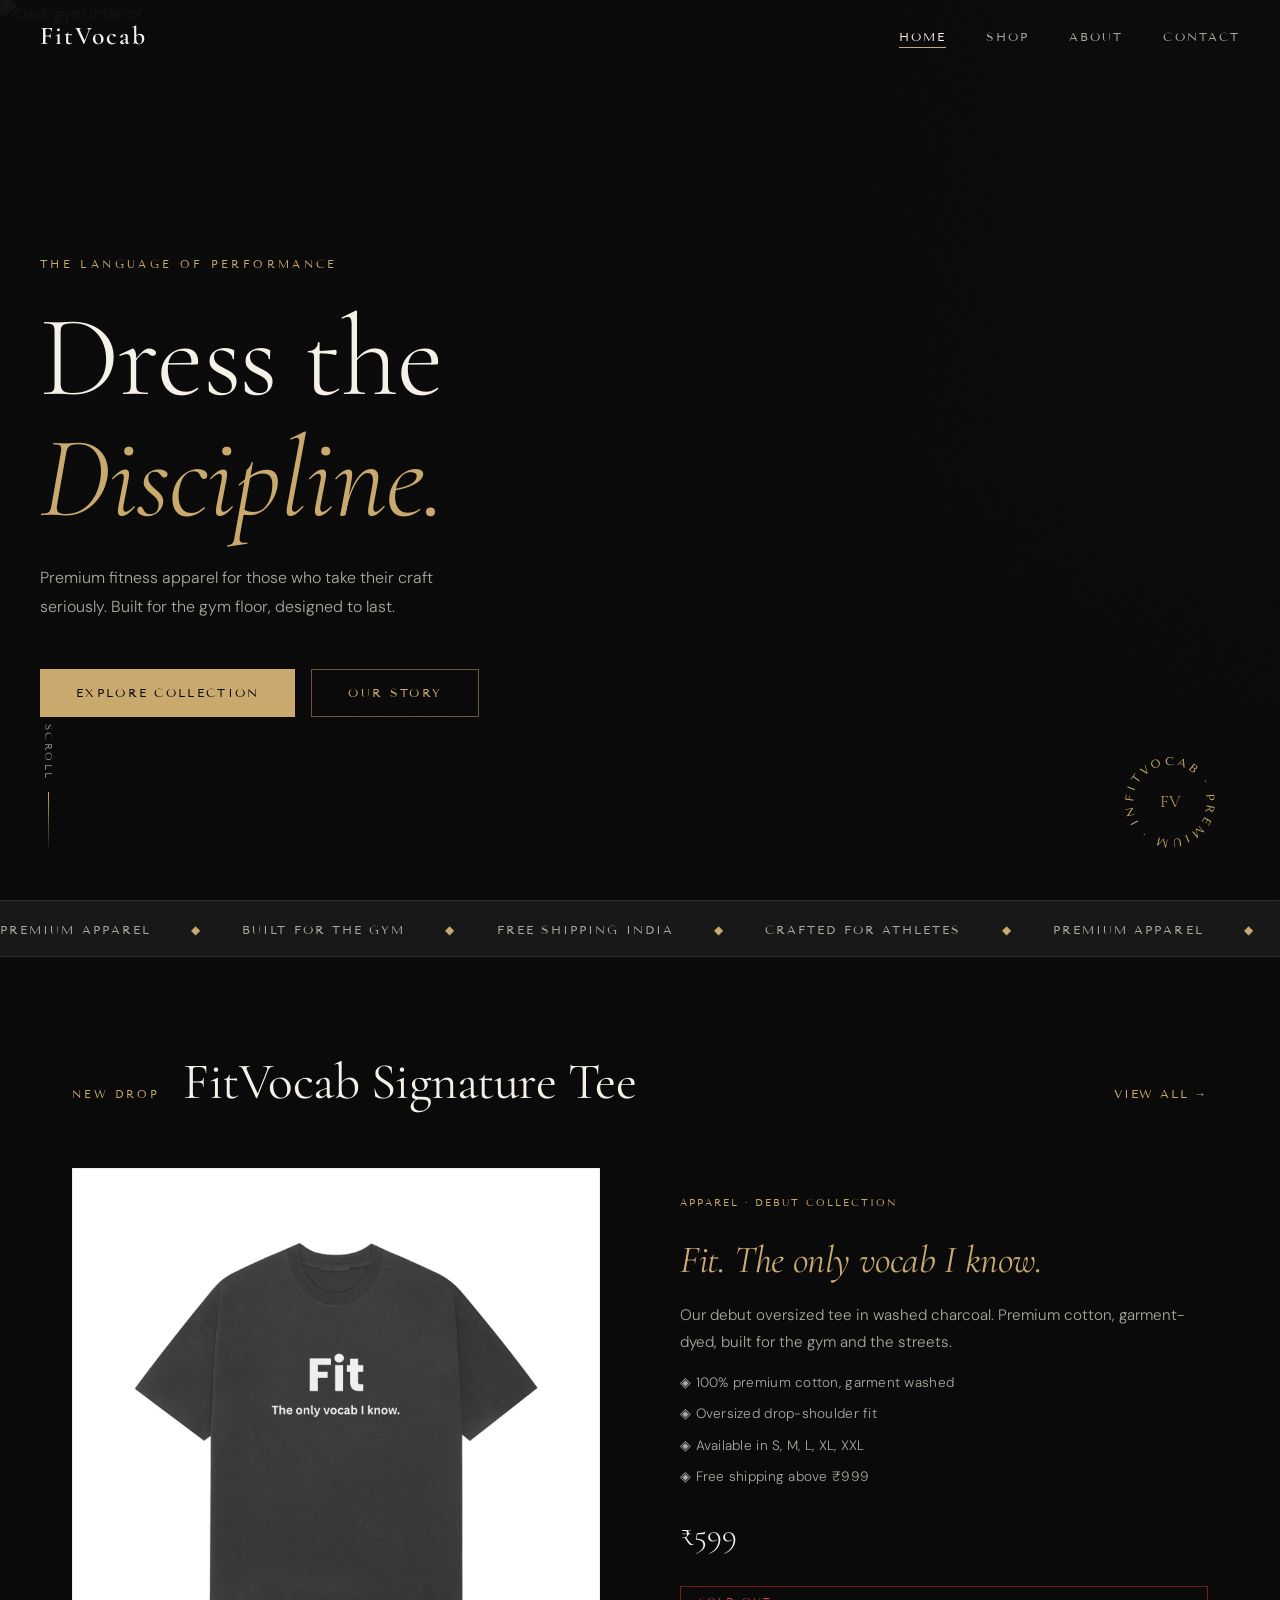
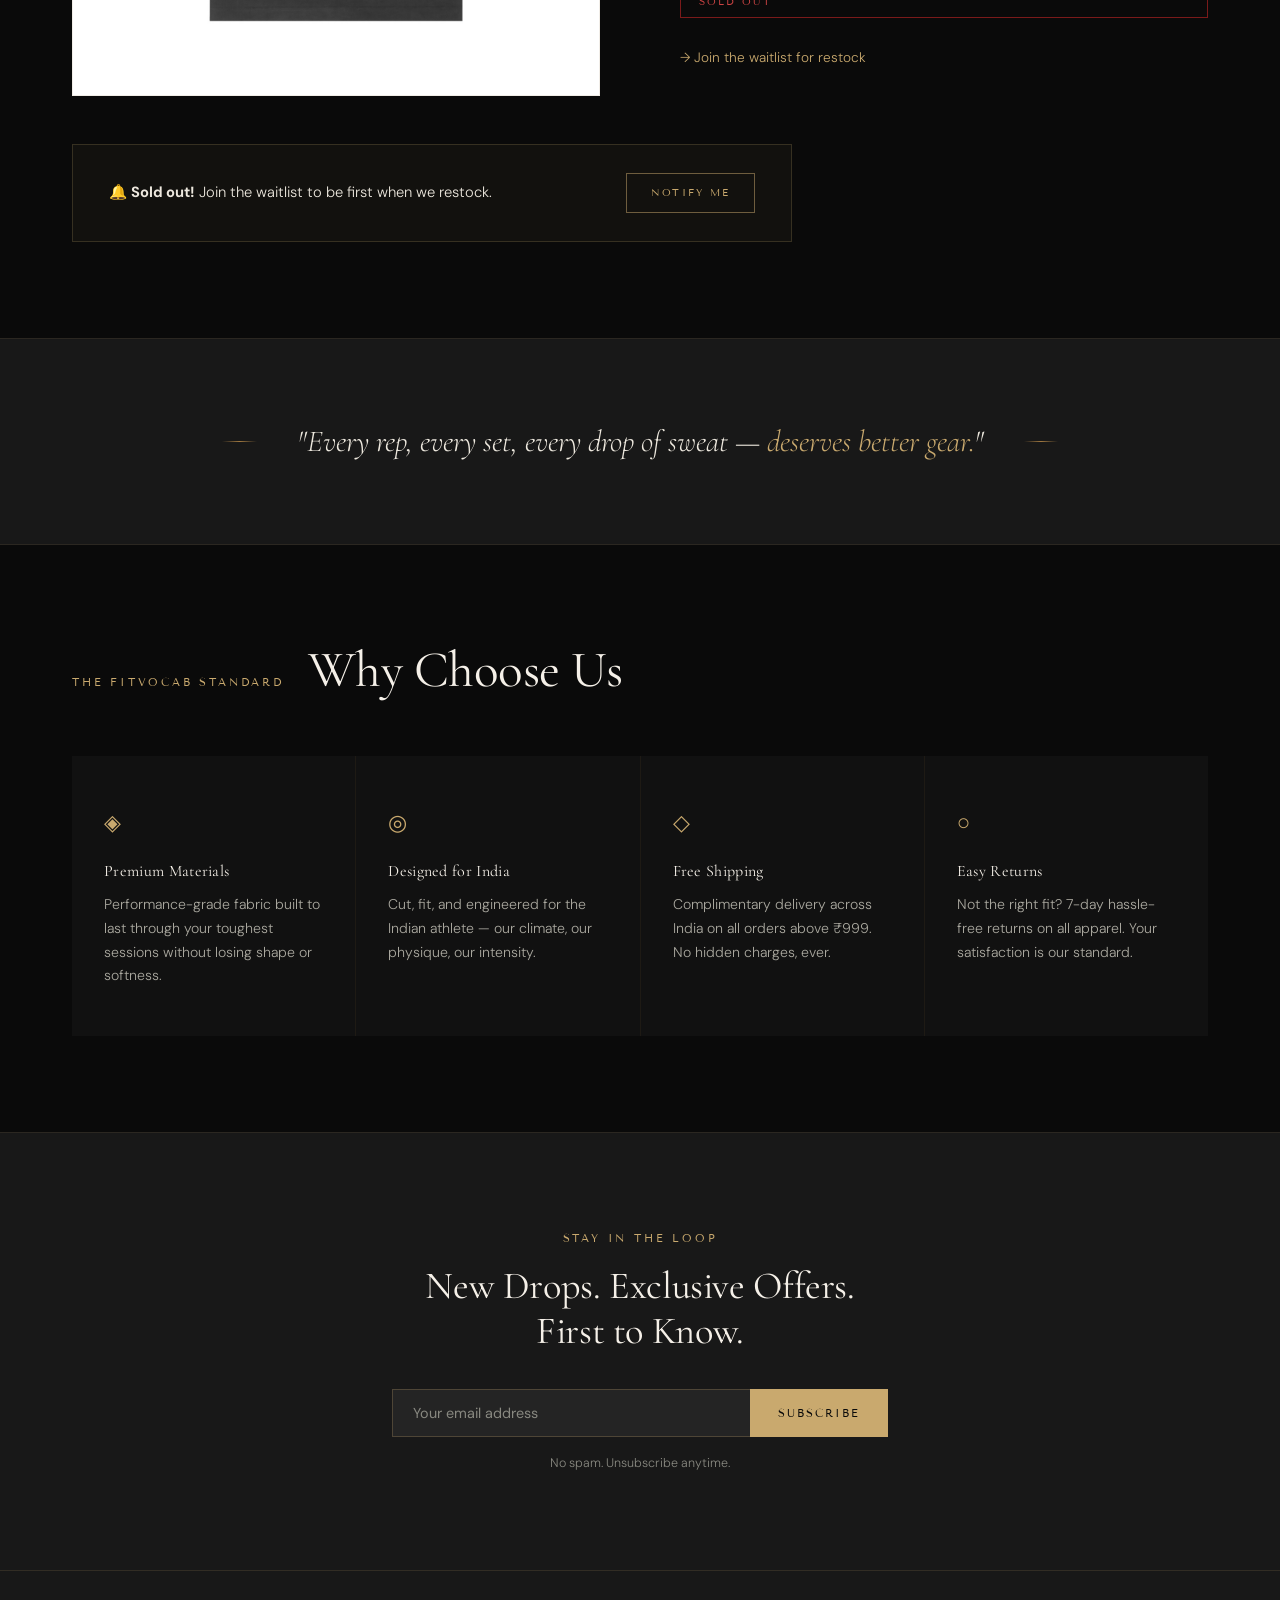
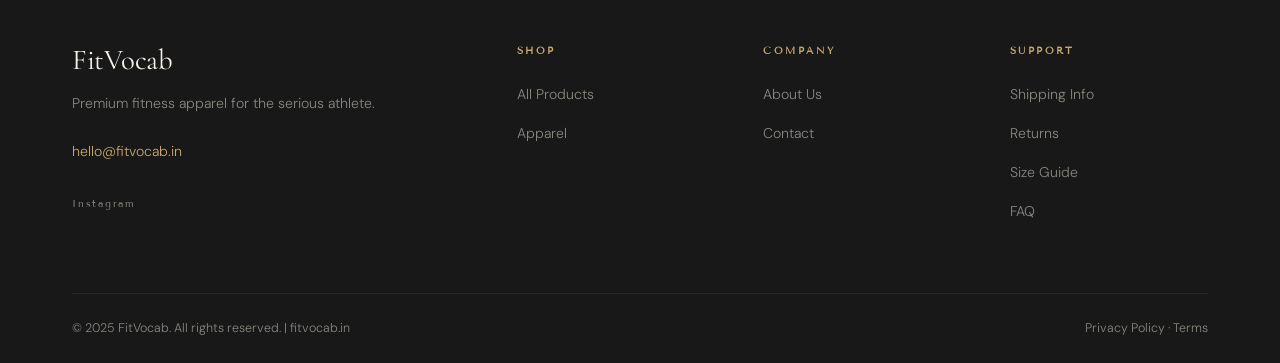
==== commit 81c48c37: "New product — Signature Tee Charcoal Grey ₹599" ====
--- a/index.html
+++ b/index.html
@@ -37,12 +37,7 @@
   <section class="hero">
     <div class="hero-bg">
       <div class="hero-grain"></div>
-      <img
-        src="https://images.unsplash.com/photo-1534438327276-14e5300c3a48?w=1600&q=80&auto=format&fit=crop"
-        alt="Dark gym interior"
-        class="hero-img"
-        loading="eager"
-      />
+      <img src="https://images.unsplash.com/photo-1534438327276-14e5300c3a48?w=1600&q=80&auto=format&fit=crop" alt="Dark gym interior" class="hero-img" loading="eager"/>
       <div class="hero-overlay"></div>
     </div>
     <div class="hero-content">
@@ -87,50 +82,37 @@
     </div>
   </div>
 
-  <!-- FEATURED PRODUCTS -->
+  <!-- FEATURED PRODUCT -->
   <section class="featured section">
     <div class="container">
       <div class="section-header">
-        <p class="section-eyebrow">Debut Collection</p>
+        <p class="section-eyebrow">New Drop</p>
         <h2 class="section-title">FitVocab Signature Tee</h2>
         <a href="products.html" class="section-link">View All →</a>
       </div>
-      <div class="products-grid home-grid">
-
-        <div class="product-card">
-          <div class="product-img-wrap">
-            <img src="images/tshirt-black.png" alt="FitVocab Signature Tee — Black" class="product-real-img"/>
-            <div class="product-tag sold-out-tag">Sold Out</div>
-            <div class="product-hover">
-              <a href="products.html" class="btn-quick">View Details</a>
-            </div>
-          </div>
-          <div class="product-info">
-            <p class="product-cat">Apparel</p>
-            <h4 class="product-name">Signature Training Tee — Black</h4>
-            <p class="product-price sold-out-price">Sold Out</p>
-          </div>
-        </div>
-
-        <div class="product-card">
-          <div class="product-img-wrap">
-            <img src="images/tshirt-white.png" alt="FitVocab Signature Tee — White" class="product-real-img"/>
-            <div class="product-tag sold-out-tag">Sold Out</div>
-            <div class="product-hover">
-              <a href="products.html" class="btn-quick">View Details</a>
-            </div>
-          </div>
-          <div class="product-info">
-            <p class="product-cat">Apparel</p>
-            <h4 class="product-name">Signature Training Tee — White</h4>
-            <p class="product-price sold-out-price">Sold Out</p>
-          </div>
-        </div>
-
+
+      <div class="home-product-split">
+        <div class="home-product-img">
+          <img src="images/tshirt-grey.jpg" alt="FitVocab Signature Tee — Charcoal Grey"/>
+        </div>
+        <div class="home-product-info">
+          <p class="product-cat">Apparel · Debut Collection</p>
+          <h2 class="home-product-name">Fit. The only vocab I know.</h2>
+          <p class="home-product-desc">Our debut oversized tee in washed charcoal. Premium cotton, garment-dyed, built for the gym and the streets.</p>
+          <ul class="product-features">
+            <li>◈ 100% premium cotton, garment washed</li>
+            <li>◈ Oversized drop-shoulder fit</li>
+            <li>◈ Available in S, M, L, XL, XXL</li>
+            <li>◈ Free shipping above ₹999</li>
+          </ul>
+          <p class="home-product-price">₹599</p>
+          <div class="sold-out-pill">Sold Out</div>
+          <a href="contact.html" class="waitlist-link">→ Join the waitlist for restock</a>
+        </div>
       </div>
 
       <div class="restock-notice">
-        <p>🔔 <strong>Join the waitlist</strong> — be the first to know when we restock.</p>
+        <p>🔔 <strong>Sold out!</strong> Join the waitlist to be first when we restock.</p>
         <a href="contact.html" class="btn-ghost btn-sm">Notify Me</a>
       </div>
     </div>
--- a/css/style.css
+++ b/css/style.css
@@ -1076,6 +1076,7 @@
   border: 1px solid rgba(201,169,110,0.1);
   padding: 48px;
 }
+
 .contact-form { display: flex; flex-direction: column; gap: 24px; }
 .form-row { display: grid; grid-template-columns: 1fr 1fr; gap: 16px; }
 .form-group { display: flex; flex-direction: column; gap: 8px; }
@@ -1440,3 +1441,67 @@
   .newsletter-form { flex-direction: column; }
   .newsletter-form input { border-right: 1px solid rgba(201,169,110,0.25); border-bottom: none; }
 }
+
+/* ============================================
+   HOMEPAGE PRODUCT SPLIT
+   ============================================ */
+.home-product-split {
+  display: grid;
+  grid-template-columns: 1fr 1fr;
+  gap: 80px;
+  align-items: center;
+  margin-bottom: 48px;
+}
+.home-product-img {
+  aspect-ratio: 1;
+  overflow: hidden;
+  background: #f5f5f5;
+  border: 1px solid rgba(201,169,110,0.1);
+}
+.home-product-img img {
+  width: 100%;
+  height: 100%;
+  object-fit: cover;
+  object-position: center;
+  transition: transform 0.6s ease;
+}
+.home-product-img:hover img { transform: scale(1.04); }
+.home-product-info {
+  display: flex;
+  flex-direction: column;
+  gap: 16px;
+}
+.home-product-name {
+  font-size: clamp(1.6rem, 3vw, 2.4rem);
+  font-style: italic;
+  color: var(--gold);
+  margin: 4px 0;
+}
+.home-product-desc {
+  font-size: 0.95rem;
+  color: var(--grey-lt);
+  line-height: 1.75;
+}
+.home-product-price {
+  font-family: 'Cormorant Garamond', serif;
+  font-size: 2rem;
+  color: var(--white);
+  margin: 4px 0;
+}
+.product-detail-price {
+  font-family: 'Cormorant Garamond', serif;
+  font-size: 2rem;
+  color: var(--white);
+  margin: 4px 0;
+}
+.product-detail-tagline {
+  font-family: 'Cormorant Garamond', serif;
+  font-size: 1.1rem;
+  font-style: italic;
+  color: var(--gold);
+  margin: 0;
+}
+
+@media (max-width: 768px) {
+  .home-product-split { grid-template-columns: 1fr; gap: 32px; }
+}
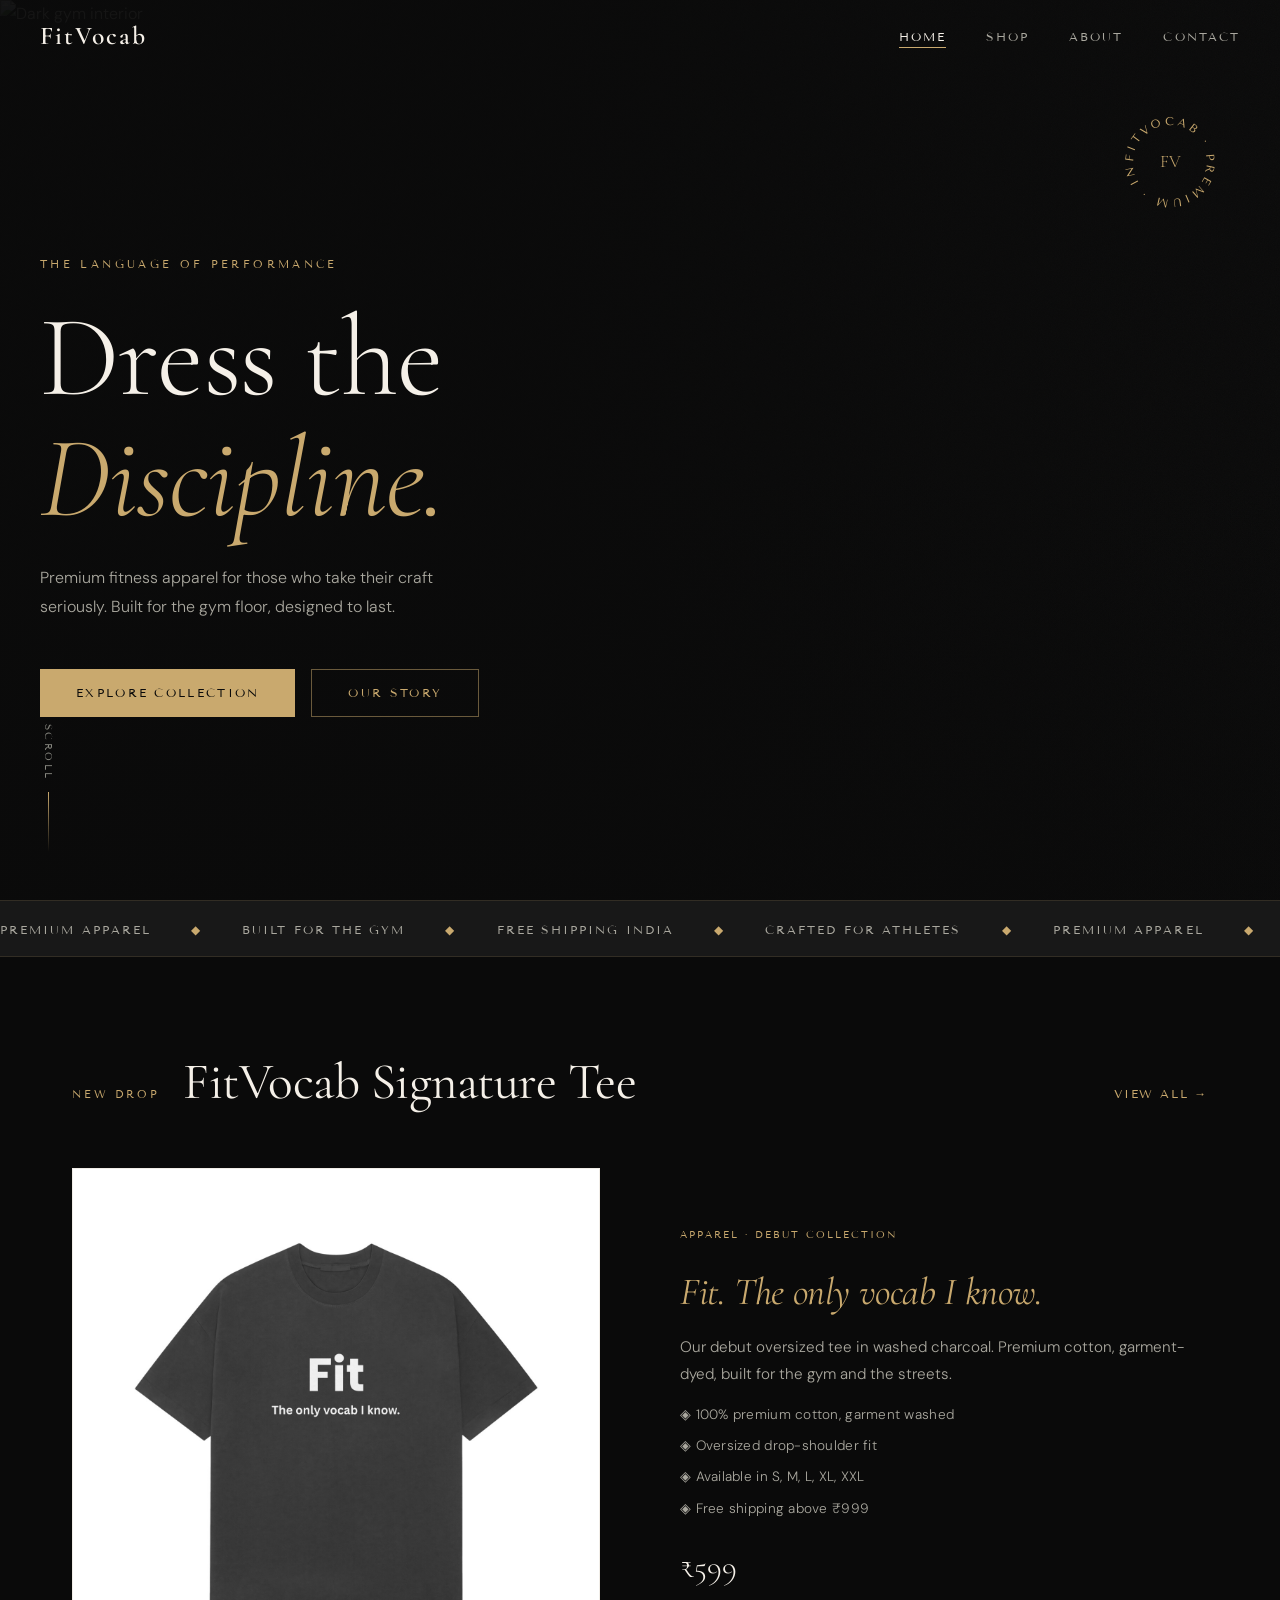
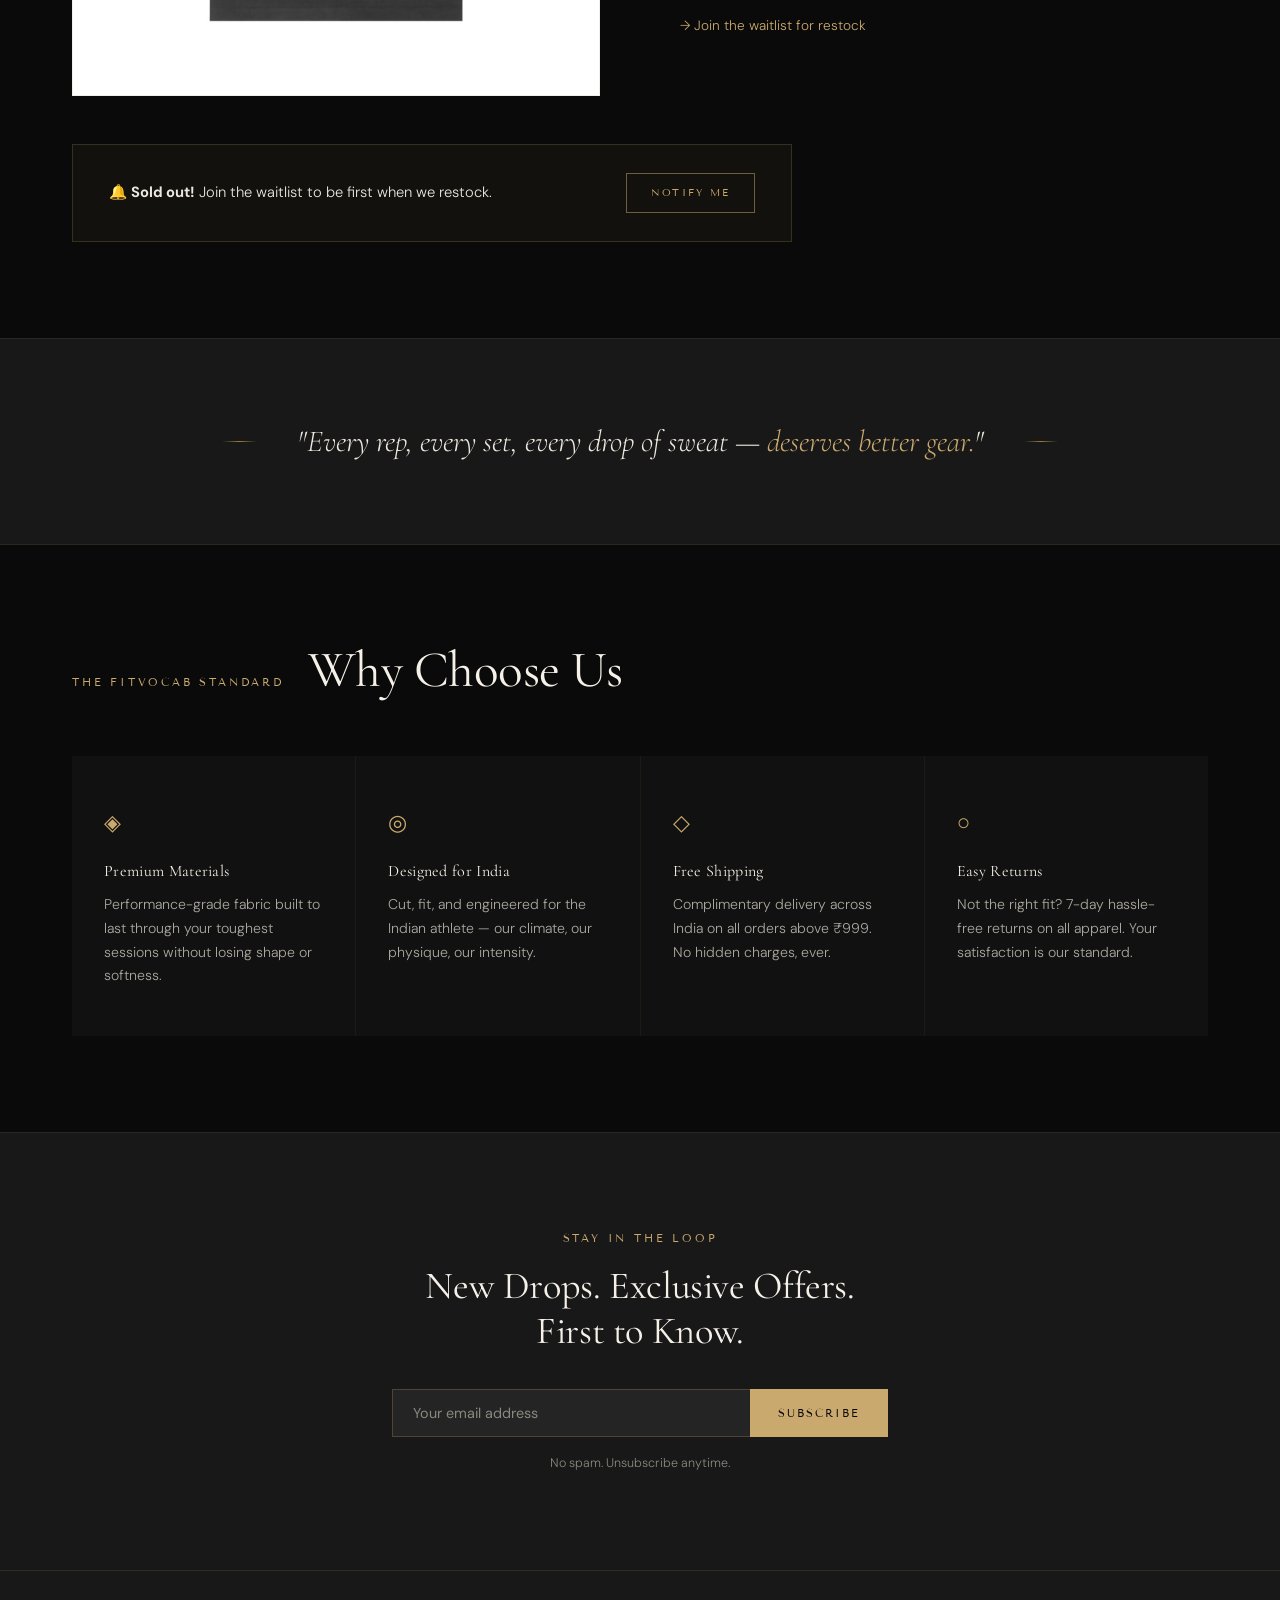
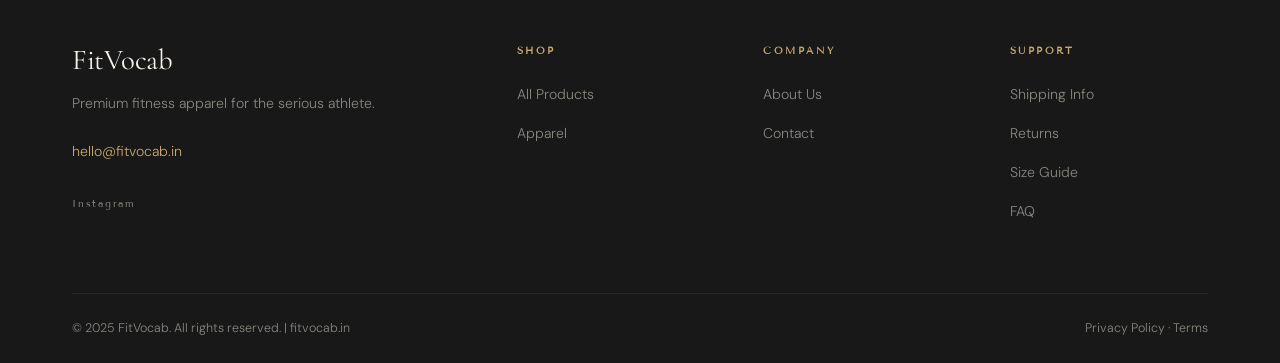
==== commit ee09ca08: "Remove sold out badge" ====
--- a/index.html
+++ b/index.html
@@ -106,7 +106,6 @@
             <li>◈ Free shipping above ₹999</li>
           </ul>
           <p class="home-product-price">₹599</p>
-          <div class="sold-out-pill">Sold Out</div>
           <a href="contact.html" class="waitlist-link">→ Join the waitlist for restock</a>
         </div>
       </div>
--- a/css/style.css
+++ b/css/style.css
@@ -326,10 +326,9 @@
 
 .hero-badge {
   position: absolute;
-  bottom: 48px;
+  top: calc(var(--nav-h) + 40px);
   right: 60px;
   z-index: 1;
-  animation: badgeSpin 20s linear infinite;
 }
 .badge-ring {
   position: relative;
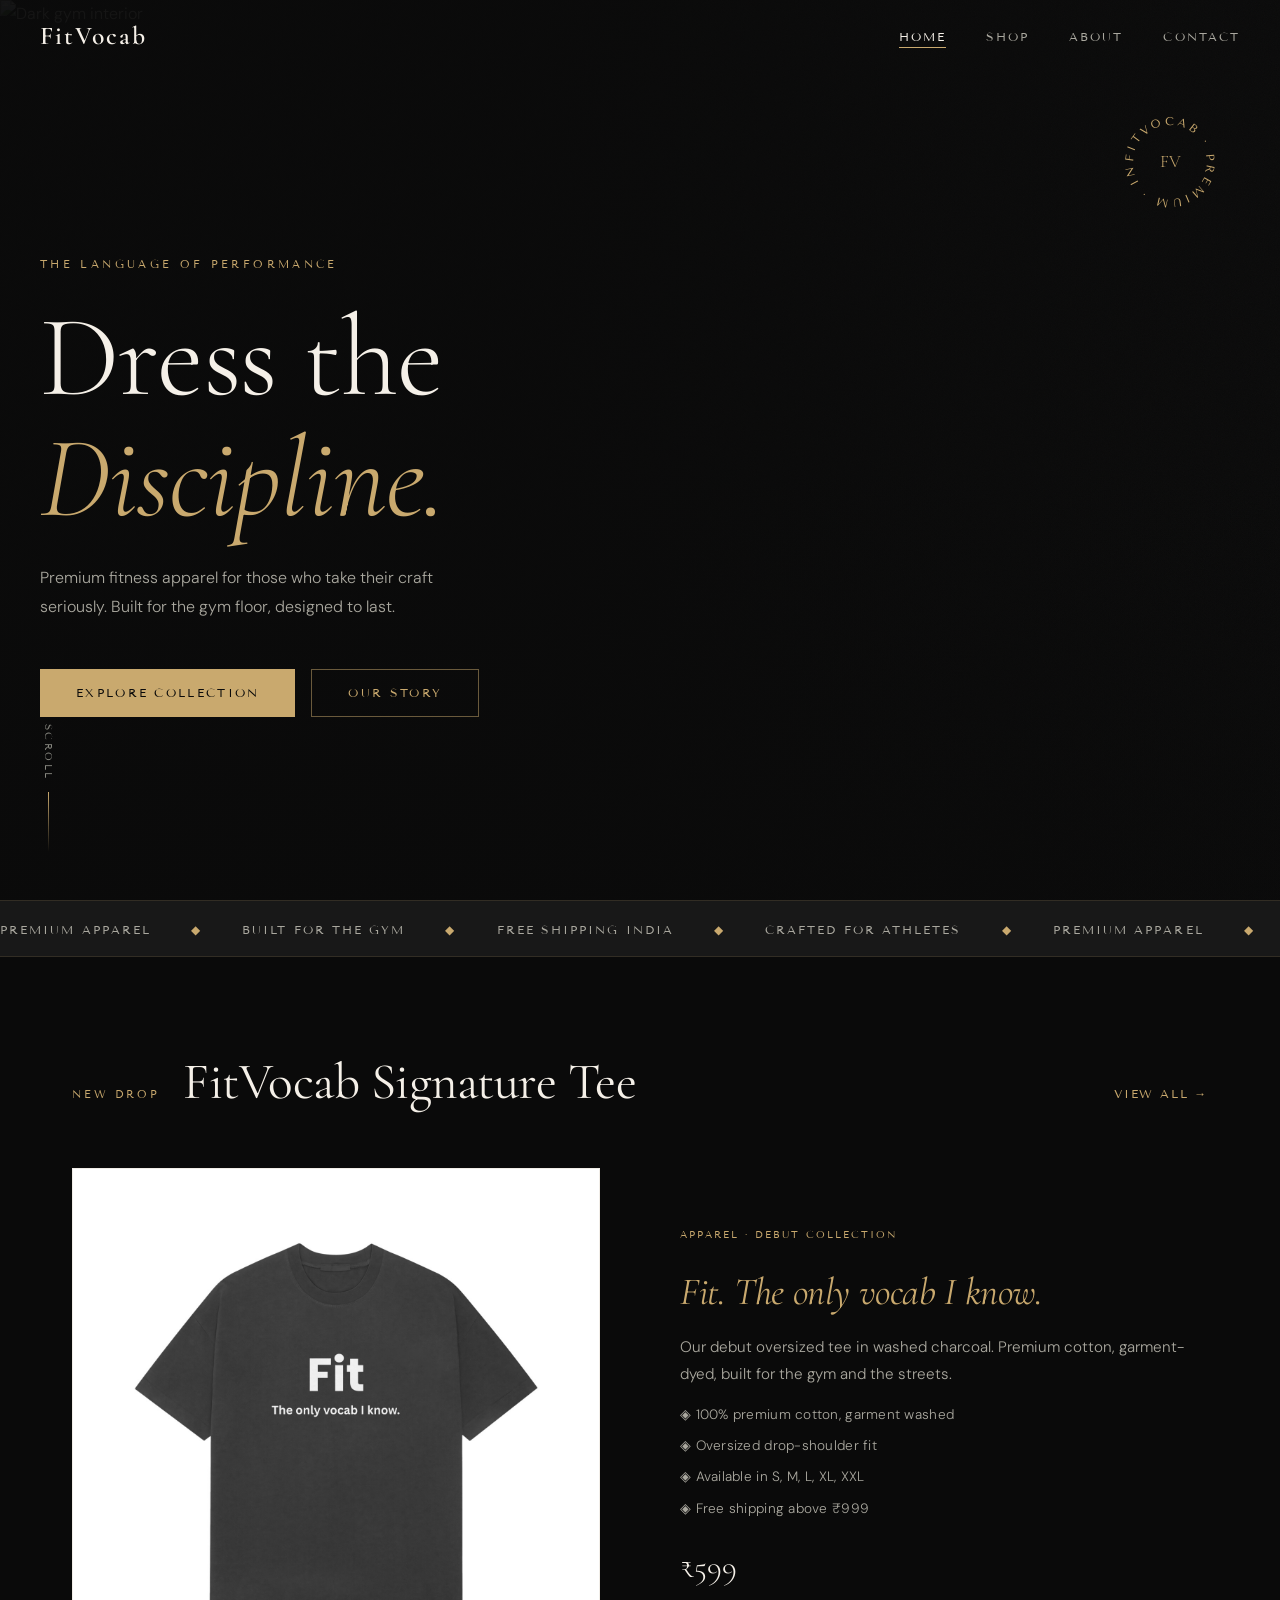
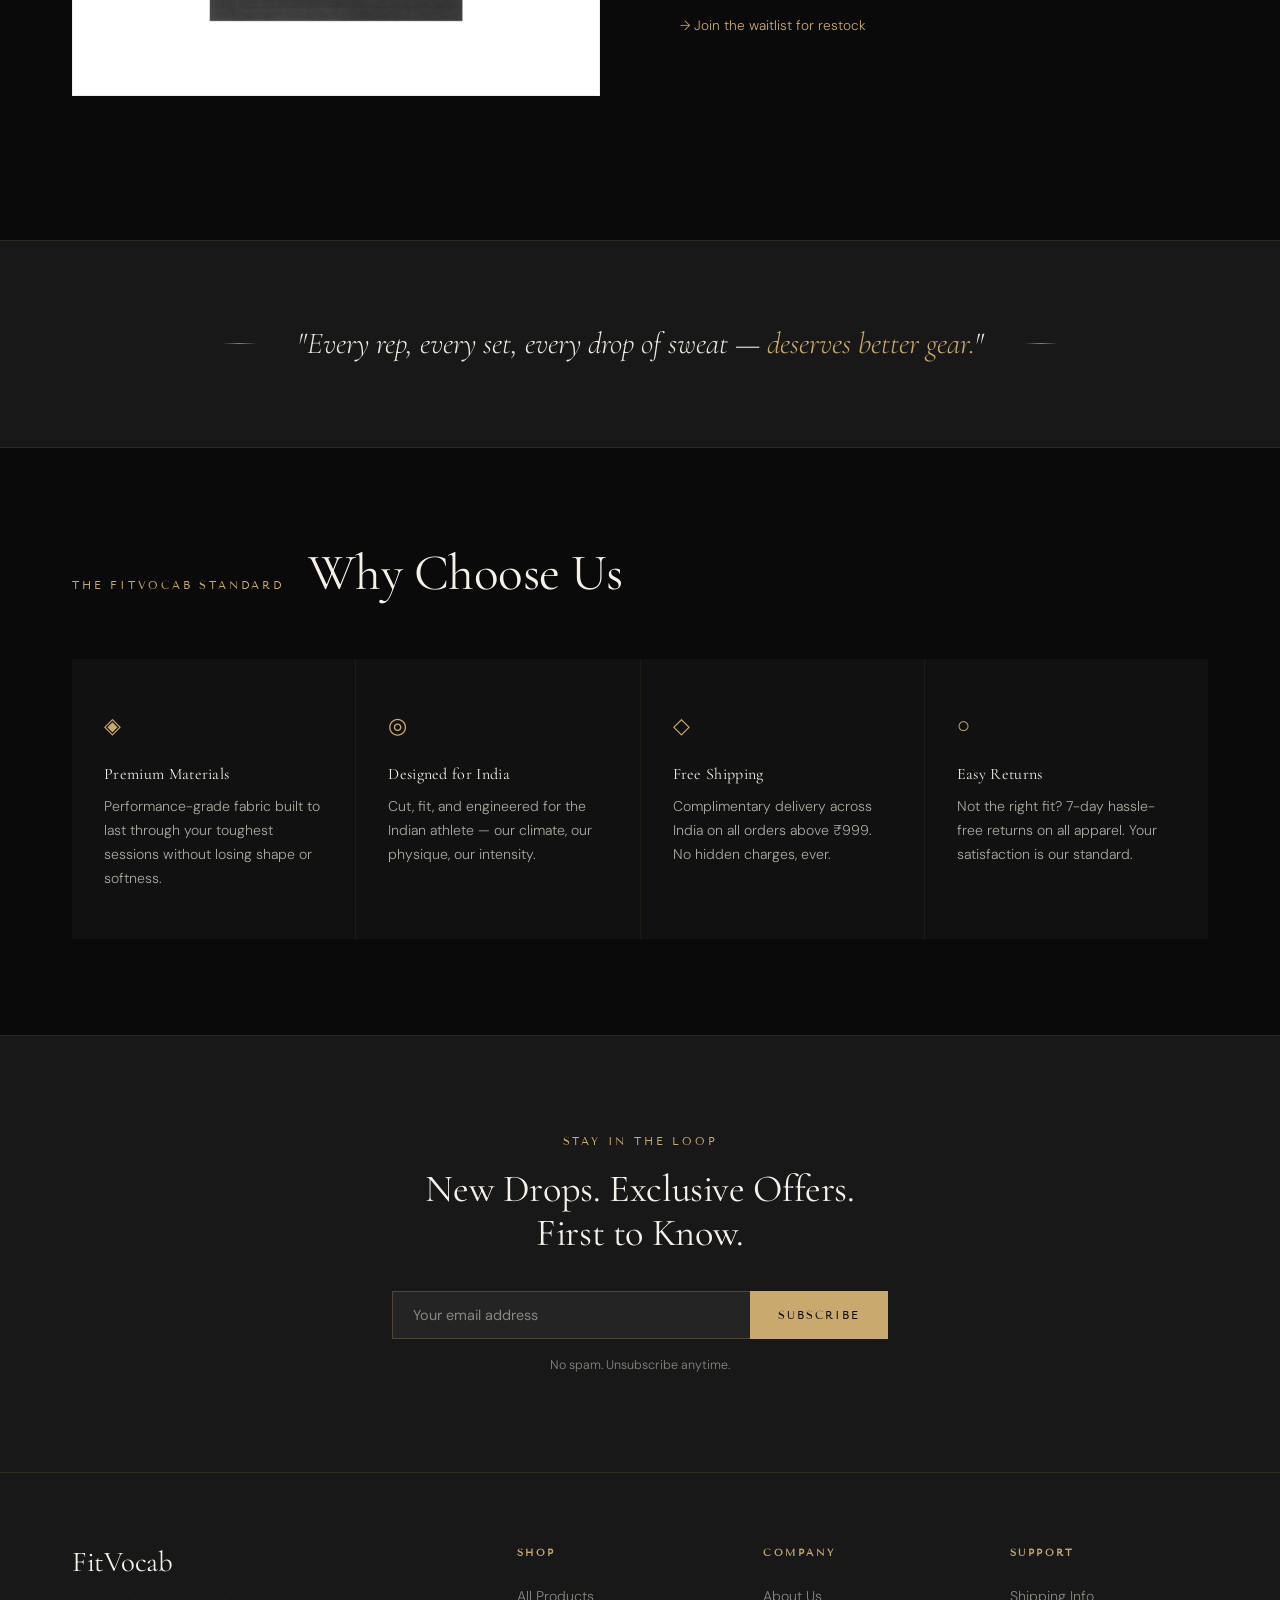
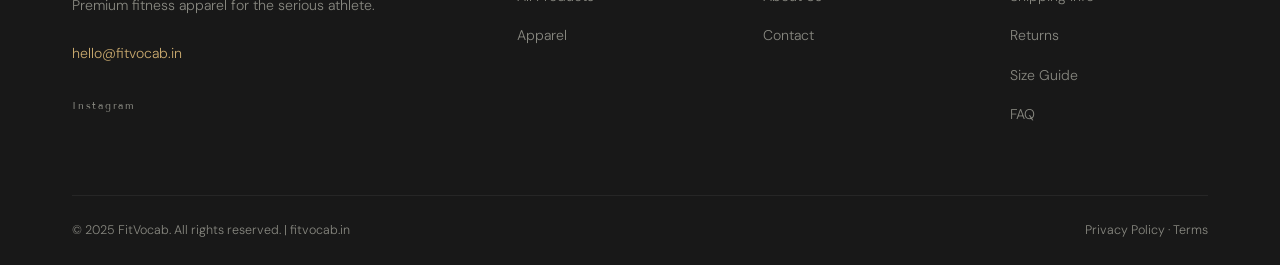
==== commit 8ca435b9: "Remove restock" ====
--- a/index.html
+++ b/index.html
@@ -109,11 +109,6 @@
           <a href="contact.html" class="waitlist-link">→ Join the waitlist for restock</a>
         </div>
       </div>
-
-      <div class="restock-notice">
-        <p>🔔 <strong>Sold out!</strong> Join the waitlist to be first when we restock.</p>
-        <a href="contact.html" class="btn-ghost btn-sm">Notify Me</a>
-      </div>
     </div>
   </section>
 
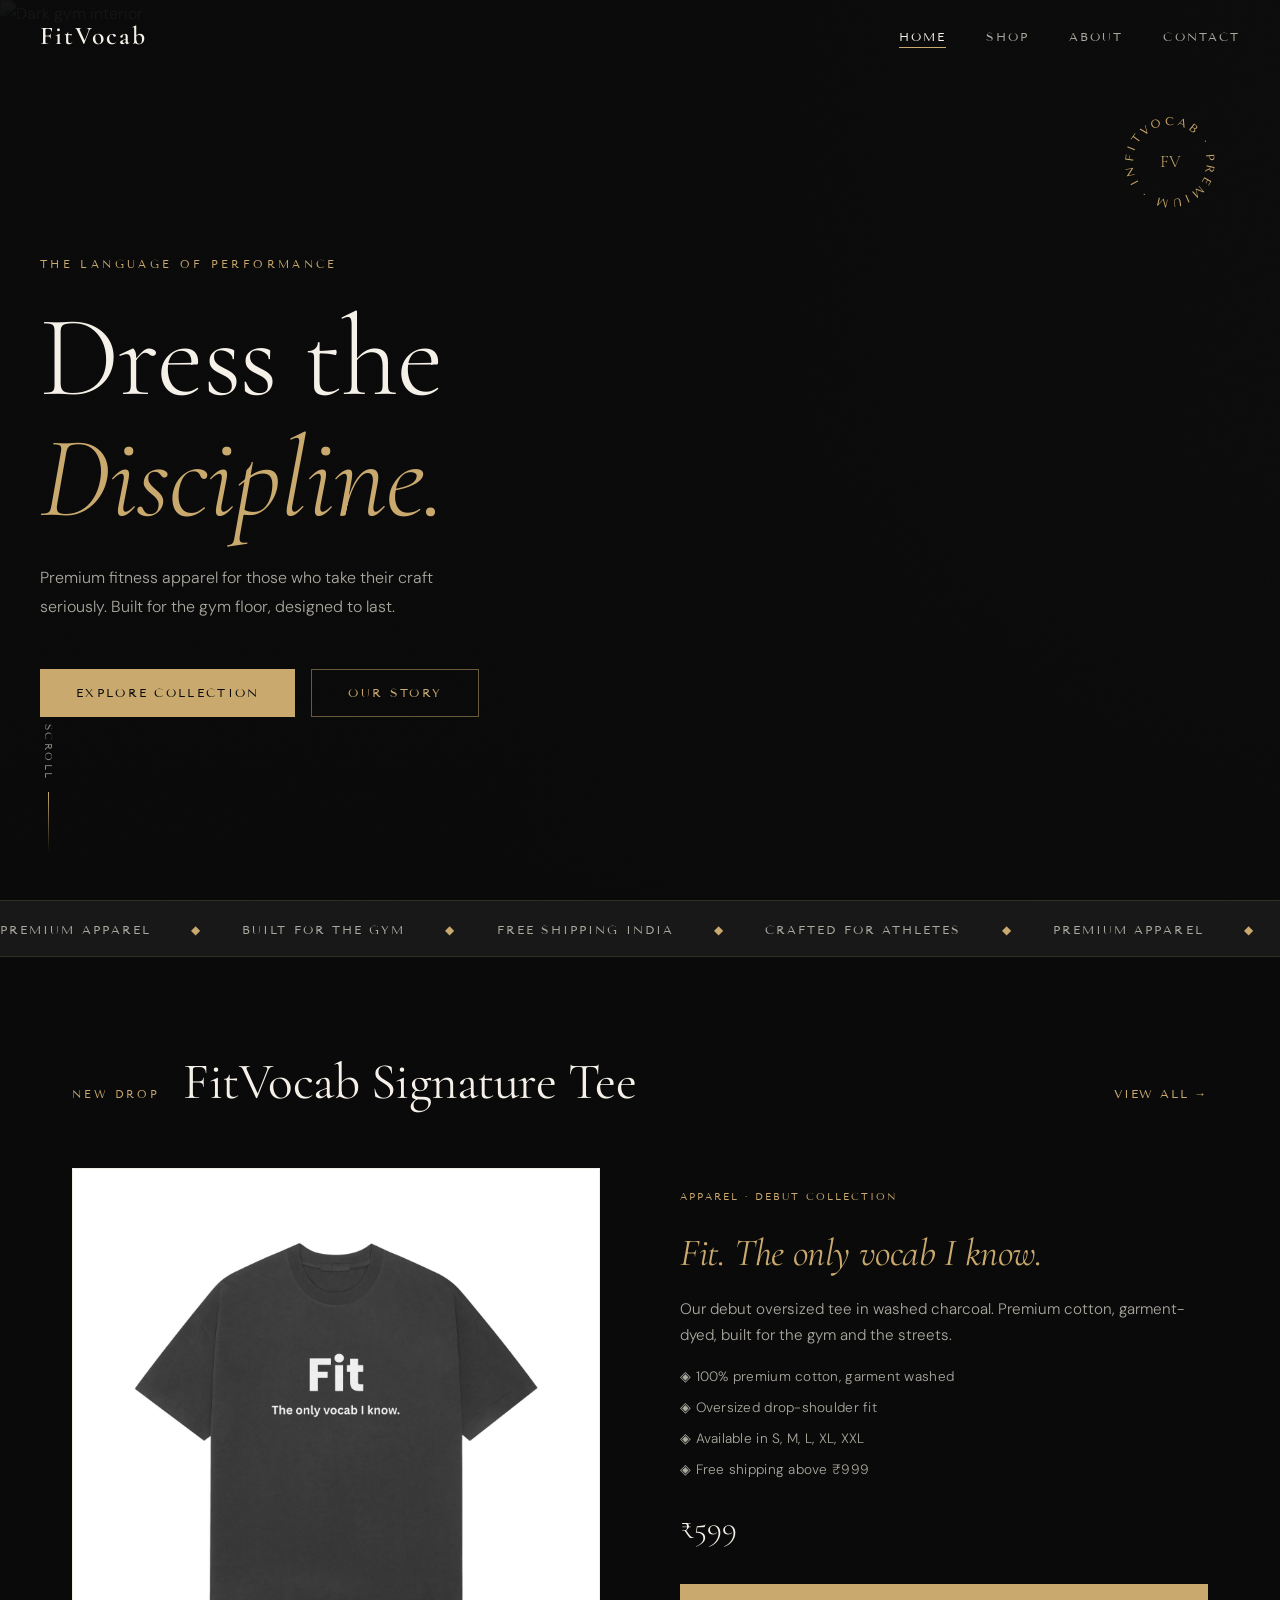
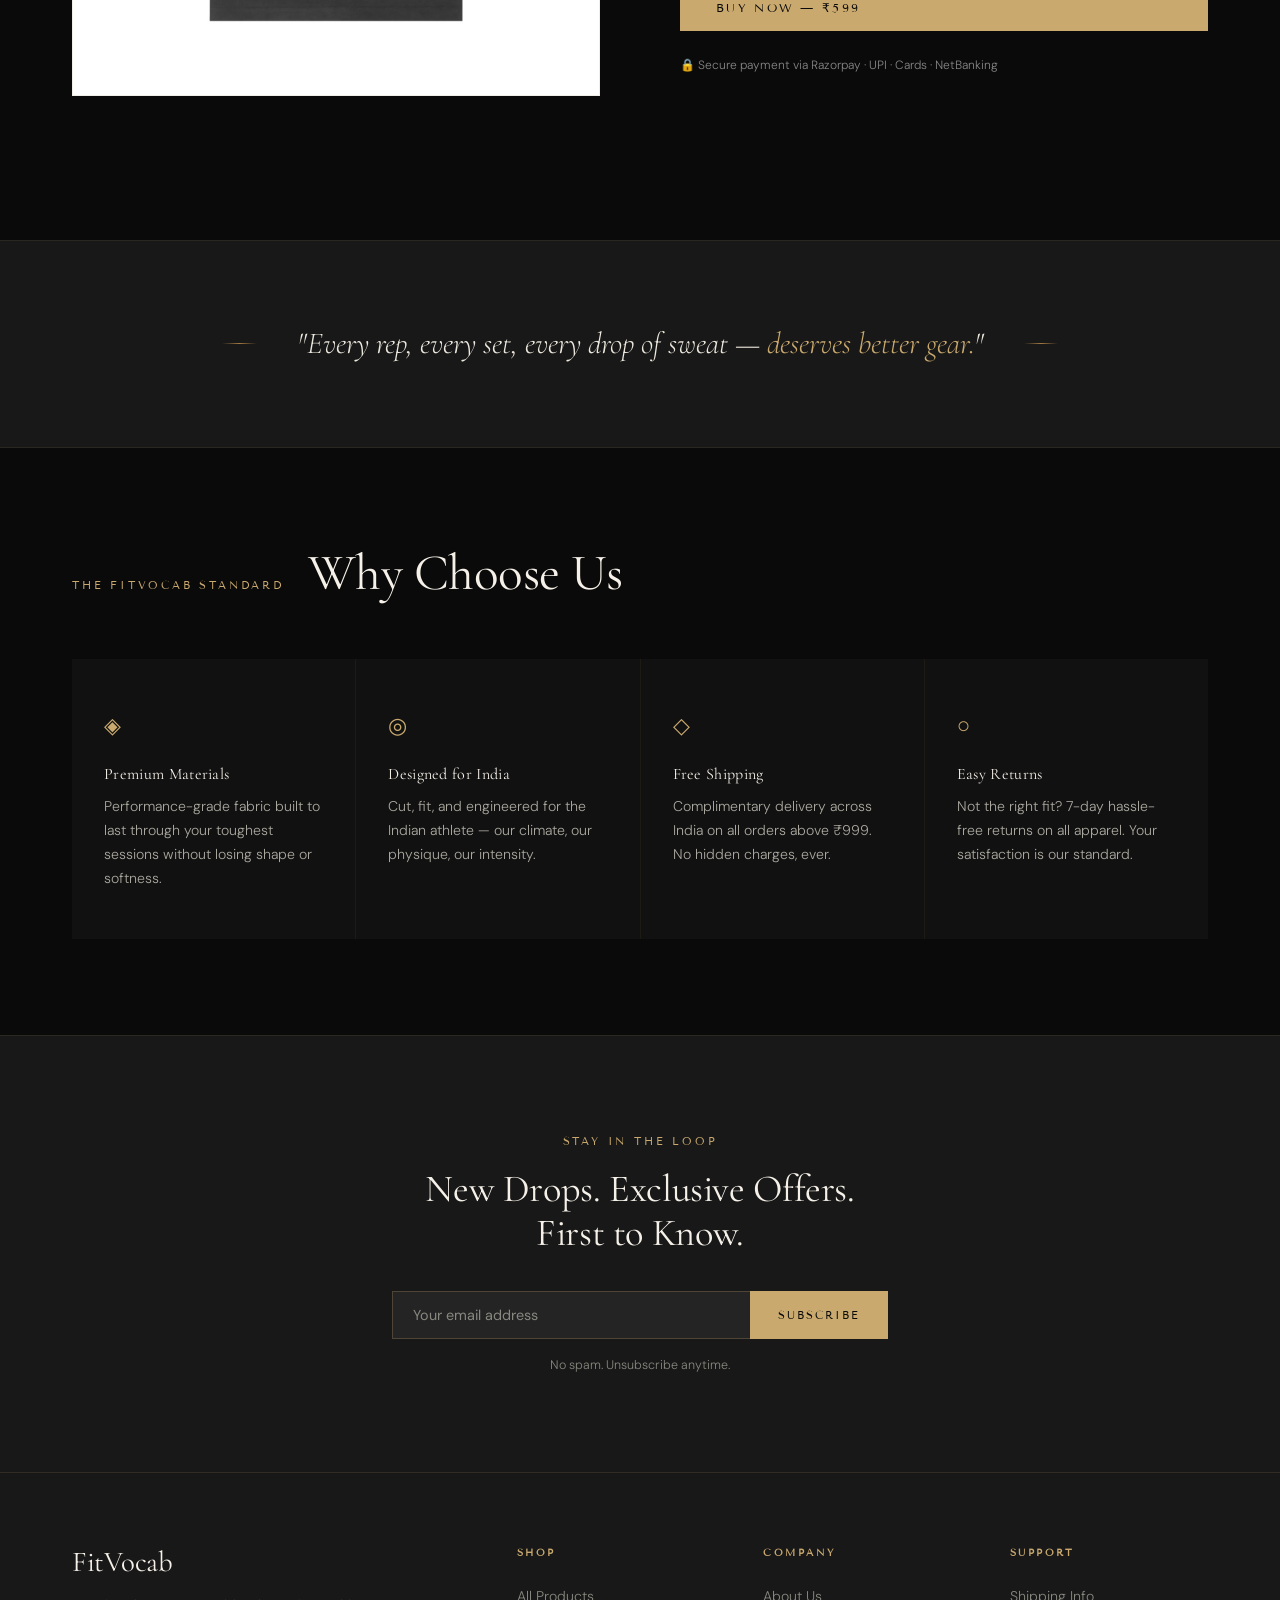
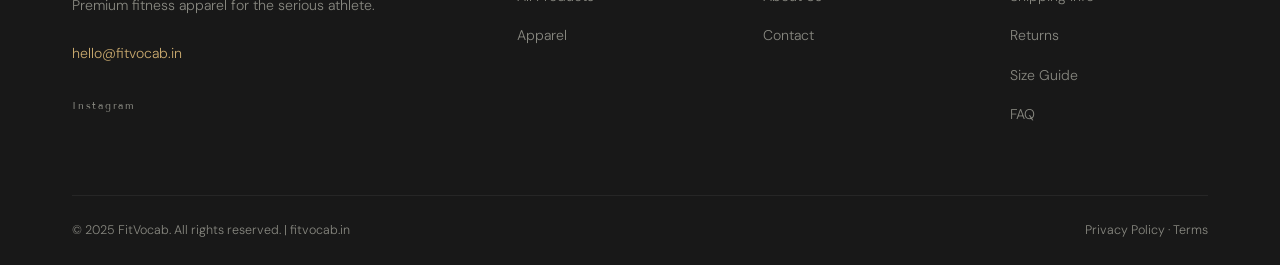
==== commit 7f0de44f: "Add Buy Now button on homepage, full checkout on shop page" ====
--- a/index.html
+++ b/index.html
@@ -106,7 +106,8 @@
             <li>◈ Free shipping above ₹999</li>
           </ul>
           <p class="home-product-price">₹599</p>
-          <a href="contact.html" class="waitlist-link">→ Join the waitlist for restock</a>
+          <a href="products.html" class="btn-primary" style="display:inline-block;margin-top:8px;">Buy Now — ₹599</a>
+          <p style="font-size:0.75rem;color:#888;margin-top:8px;">🔒 Secure payment via Razorpay · UPI · Cards · NetBanking</p>
         </div>
       </div>
     </div>
--- a/css/style.css
+++ b/css/style.css
@@ -1504,3 +1504,145 @@
 @media (max-width: 768px) {
   .home-product-split { grid-template-columns: 1fr; gap: 32px; }
 }
+
+/* ============================================
+   CHECKOUT STYLES
+   ============================================ */
+.price-block {
+  display: flex;
+  align-items: center;
+  gap: 12px;
+  flex-wrap: wrap;
+  margin: 4px 0;
+}
+.price-original {
+  font-family: 'DM Sans', sans-serif;
+  font-size: 1rem;
+  color: var(--grey);
+  text-decoration: line-through;
+}
+.price-saving {
+  font-family: 'Tenor Sans', sans-serif;
+  font-size: 0.7rem;
+  letter-spacing: 0.1em;
+  color: #6dbf6d;
+  background: rgba(109,191,109,0.1);
+  padding: 3px 10px;
+  border: 1px solid rgba(109,191,109,0.3);
+}
+
+/* COUPON */
+.coupon-row {
+  display: flex;
+  flex-direction: column;
+  gap: 10px;
+}
+.coupon-input-wrap {
+  display: flex;
+  gap: 0;
+}
+.coupon-input-wrap input {
+  flex: 1;
+  background: rgba(255,255,255,0.04);
+  border: 1px solid rgba(201,169,110,0.2);
+  border-right: none;
+  padding: 12px 16px;
+  color: var(--white);
+  font-family: 'DM Sans', sans-serif;
+  font-size: 0.9rem;
+  outline: none;
+  text-transform: uppercase;
+  letter-spacing: 0.1em;
+  transition: border-color var(--transition);
+}
+.coupon-input-wrap input:focus { border-color: rgba(201,169,110,0.5); }
+.coupon-input-wrap input::placeholder { text-transform: none; letter-spacing: 0; color: var(--grey); }
+.btn-apply {
+  padding: 12px 24px;
+  background: rgba(201,169,110,0.15);
+  border: 1px solid rgba(201,169,110,0.4);
+  color: var(--gold);
+  font-family: 'Tenor Sans', sans-serif;
+  font-size: 0.68rem;
+  letter-spacing: 0.18em;
+  text-transform: uppercase;
+  cursor: pointer;
+  transition: all var(--transition);
+  white-space: nowrap;
+}
+.btn-apply:hover:not(:disabled) {
+  background: var(--gold);
+  color: var(--black);
+}
+.btn-apply:disabled { opacity: 0.6; cursor: not-allowed; }
+.coupon-msg { font-size: 0.82rem; min-height: 20px; }
+.coupon-msg.success { color: #6dbf6d; }
+.coupon-msg.error   { color: #e06060; }
+
+/* SIZE ERROR */
+.size-error {
+  color: #e06060;
+  font-size: 0.75rem;
+  font-family: 'DM Sans', sans-serif;
+  letter-spacing: 0;
+  text-transform: none;
+  display: none;
+}
+
+/* BUY BUTTON */
+.btn-buy {
+  width: 100%;
+  text-align: center;
+  font-size: 0.78rem;
+  padding: 16px;
+  margin-top: 4px;
+}
+.secure-note {
+  font-size: 0.75rem;
+  color: var(--grey);
+  text-align: center;
+}
+
+/* SUCCESS MODAL */
+.success-modal {
+  display: flex;
+  flex-direction: column;
+  align-items: center;
+  text-align: center;
+  padding: 48px 40px;
+  max-width: 480px;
+  gap: 12px;
+}
+.success-icon {
+  width: 56px;
+  height: 56px;
+  border-radius: 50%;
+  background: rgba(109,191,109,0.15);
+  border: 1px solid rgba(109,191,109,0.4);
+  display: flex;
+  align-items: center;
+  justify-content: center;
+  font-size: 1.4rem;
+  color: #6dbf6d;
+  margin-bottom: 8px;
+}
+.success-modal h3 { font-size: 1.8rem; }
+.success-modal p  { color: var(--grey-lt); font-size: 0.9rem; }
+.order-summary {
+  width: 100%;
+  border: 1px solid rgba(201,169,110,0.15);
+  padding: 16px 20px;
+  margin-top: 8px;
+  text-align: left;
+}
+.order-row {
+  display: flex;
+  justify-content: space-between;
+  gap: 16px;
+  padding: 8px 0;
+  border-bottom: 1px solid rgba(255,255,255,0.05);
+  font-size: 0.82rem;
+}
+.order-row:last-child { border-bottom: none; }
+.order-row span:first-child { color: var(--grey); }
+.order-row span:last-child  { color: var(--white-2); text-align: right; word-break: break-all; }
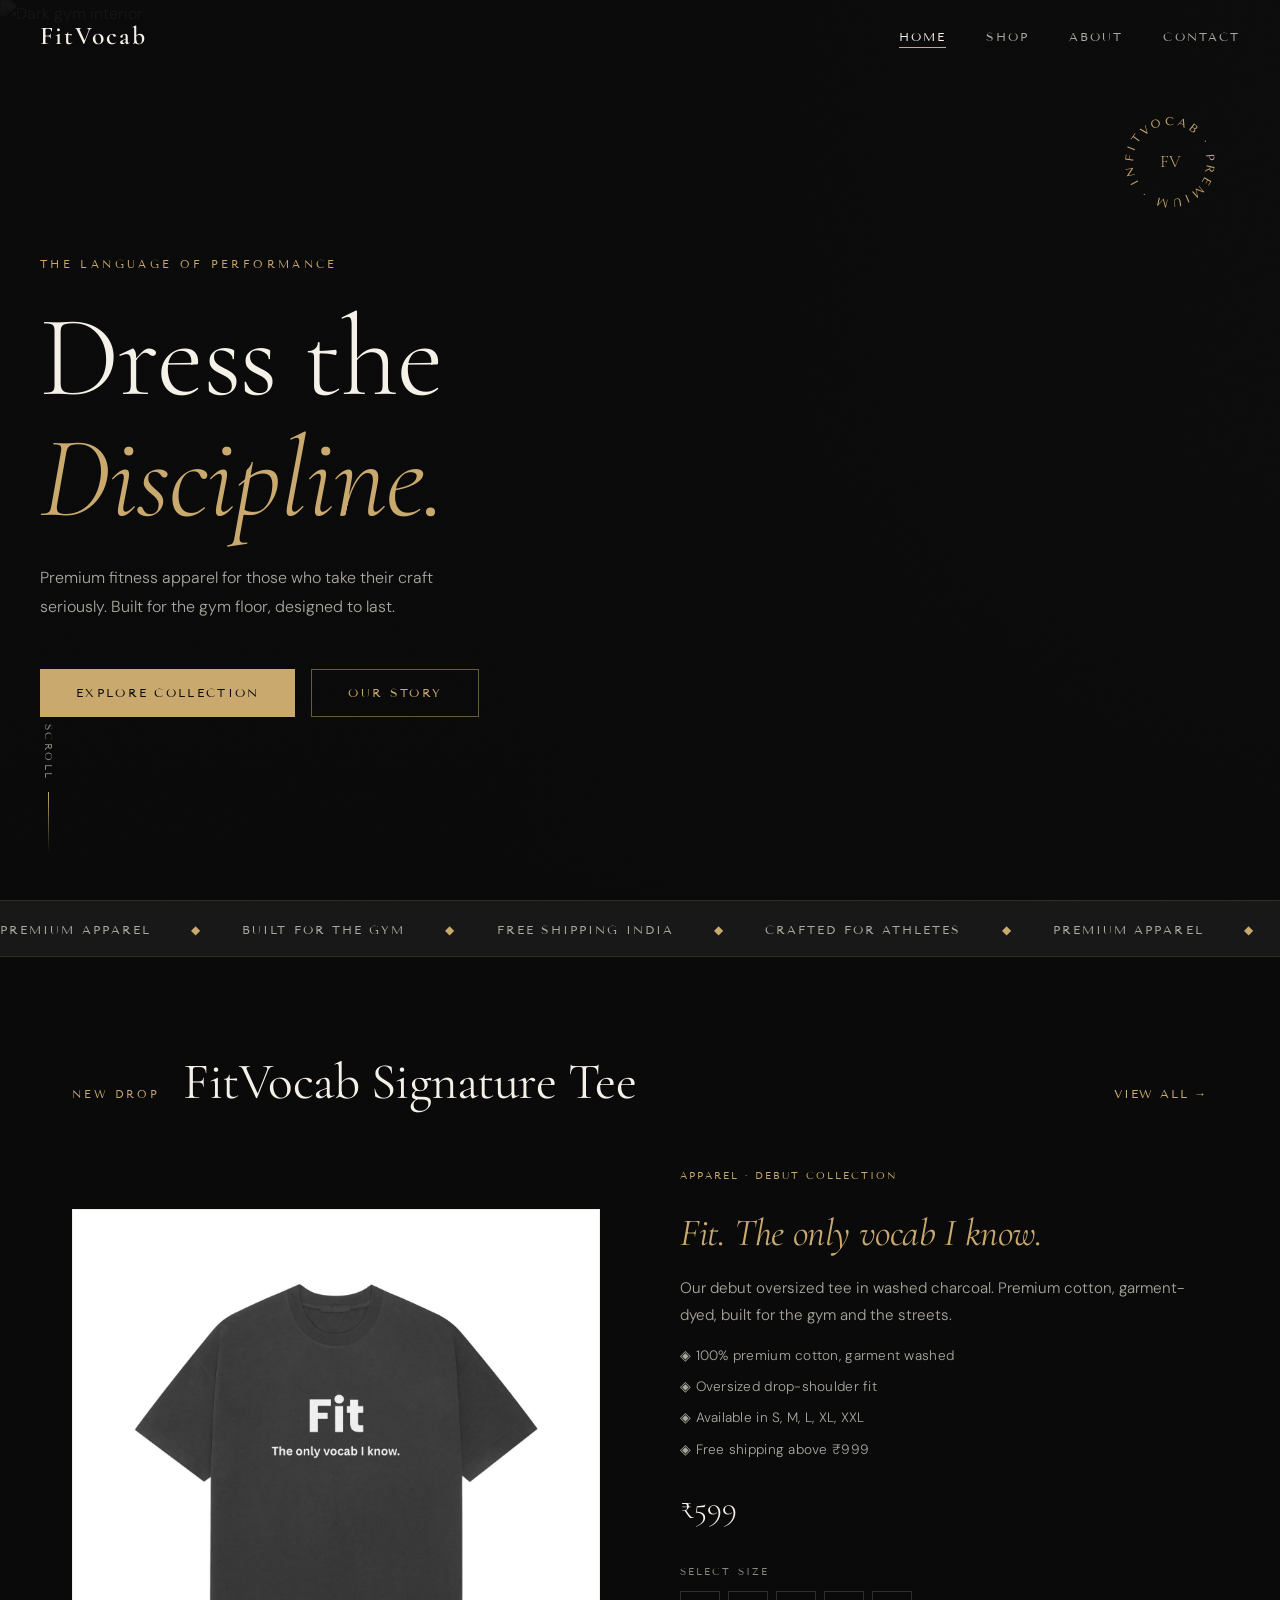
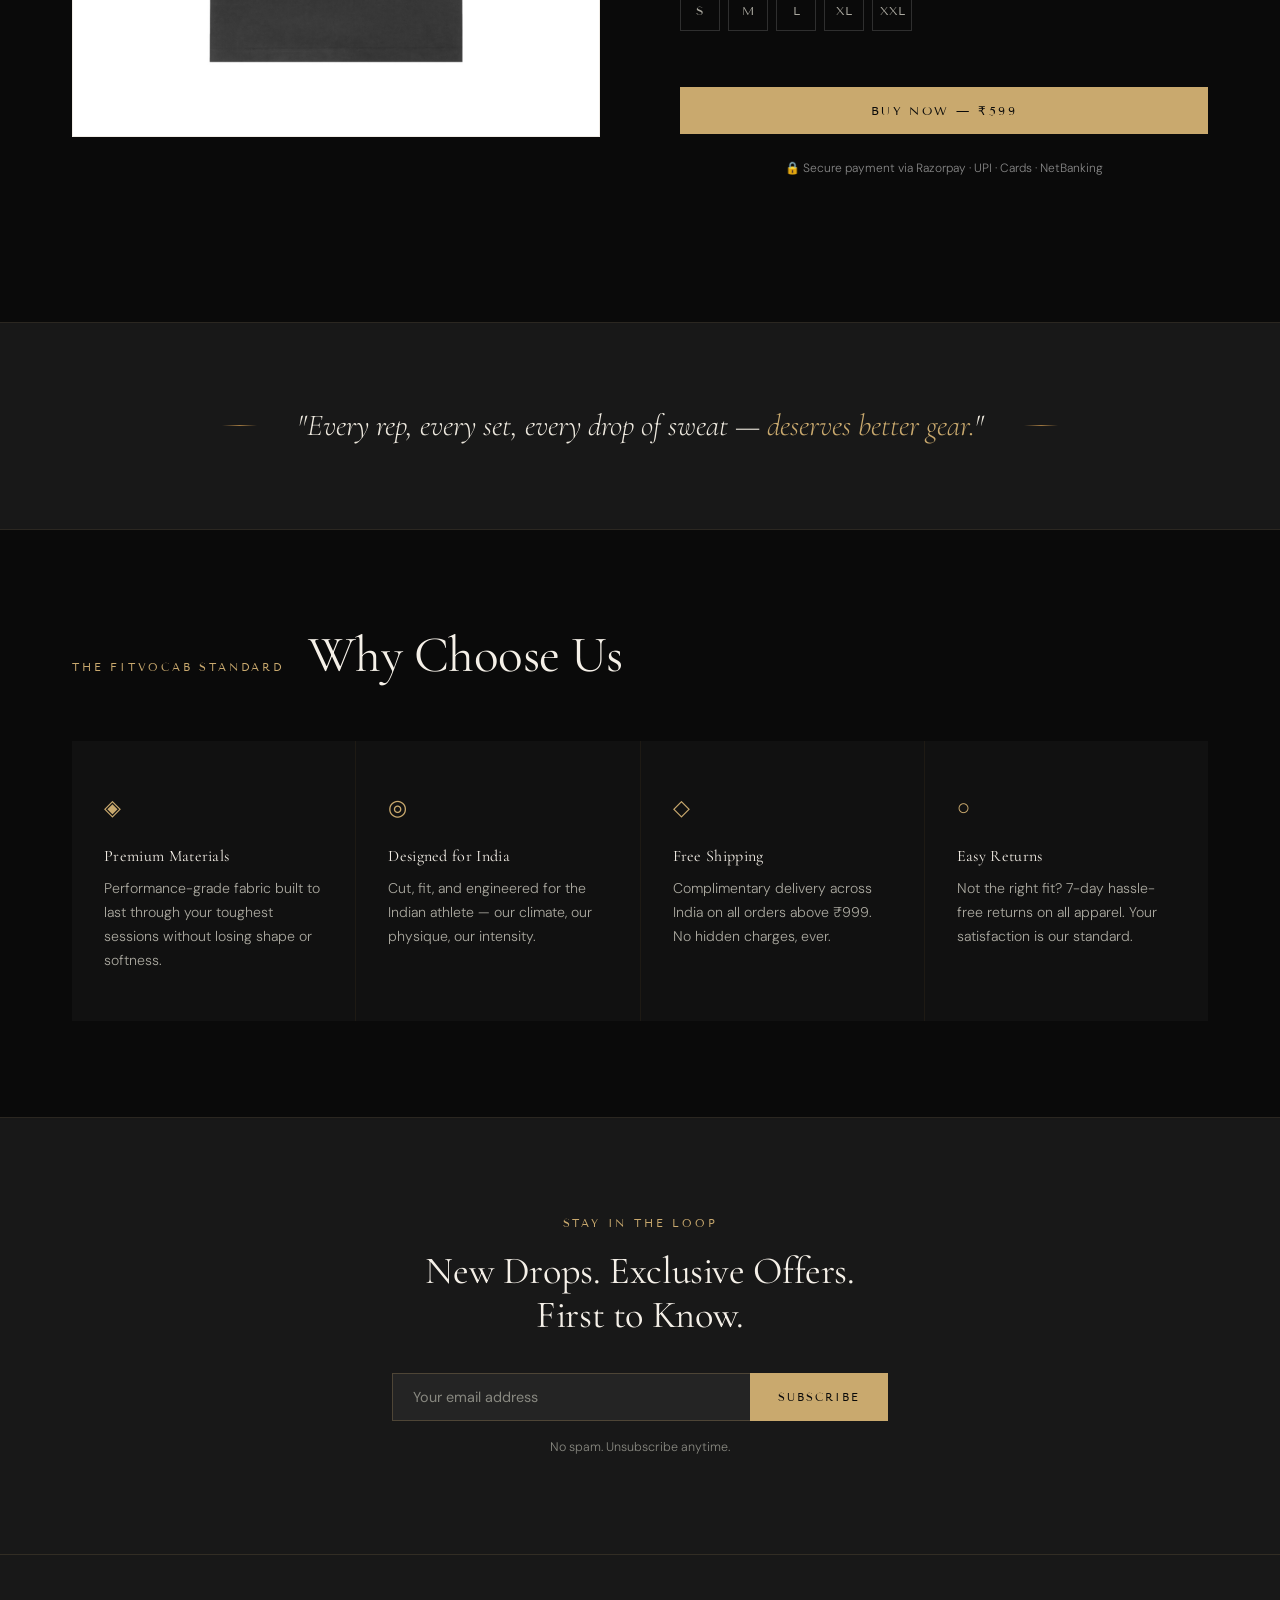
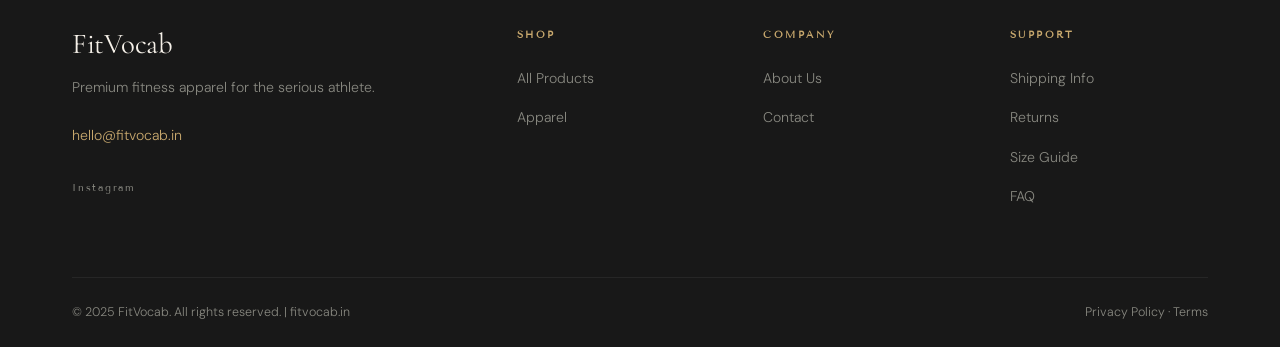
==== commit ea156376: "Fix Buy Now — full checkout on homepage, better error handling" ====
--- a/index.html
+++ b/index.html
@@ -8,6 +8,7 @@
   <link rel="preconnect" href="https://fonts.gstatic.com" crossorigin>
   <link href="https://fonts.googleapis.com/css2?family=Cormorant+Garamond:ital,wght@0,300;0,400;0,600;1,300;1,400&family=Tenor+Sans&family=DM+Sans:wght@300;400;500&display=swap" rel="stylesheet">
   <link rel="stylesheet" href="css/style.css">
+  <script src="https://checkout.razorpay.com/v1/checkout.js"></script>
 </head>
 <body>
 
@@ -106,12 +107,35 @@
             <li>◈ Free shipping above ₹999</li>
           </ul>
           <p class="home-product-price">₹599</p>
-          <a href="products.html" class="btn-primary" style="display:inline-block;margin-top:8px;">Buy Now — ₹599</a>
-          <p style="font-size:0.75rem;color:#888;margin-top:8px;">🔒 Secure payment via Razorpay · UPI · Cards · NetBanking</p>
-        </div>
-      </div>
-    </div>
-  </section>
+          <!-- SIZE SELECTOR -->
+          <div class="size-row" style="margin-top:8px;">
+            <p class="modal-label">Select Size <span class="size-error" id="sizeError">— Please select a size</span></p>
+            <div class="size-options">
+              <button class="size-btn" onclick="selectSize(this)">S</button>
+              <button class="size-btn" onclick="selectSize(this)">M</button>
+              <button class="size-btn" onclick="selectSize(this)">L</button>
+              <button class="size-btn" onclick="selectSize(this)">XL</button>
+              <button class="size-btn" onclick="selectSize(this)">XXL</button>
+            </div>
+          </div>
+          <button class="btn-primary btn-buy" onclick="initiatePayment()" style="width:100%;text-align:center;margin-top:16px;">Buy Now — ₹599</button>
+          <p style="font-size:0.75rem;color:#888;margin-top:8px;text-align:center;">🔒 Secure payment via Razorpay · UPI · Cards · NetBanking</p>
+        </div>
+      </div>
+    </div>
+  </section>
+
+  <!-- SUCCESS MODAL -->
+  <div class="modal-overlay" id="successModal">
+    <div class="modal success-modal">
+      <div class="success-icon">✓</div>
+      <h3>Order Confirmed!</h3>
+      <p>Thank you for your purchase. Your order has been placed successfully.</p>
+      <div class="order-summary" id="orderSummary"></div>
+      <button class="btn-primary" onclick="downloadInvoice()" style="width:100%;text-align:center;margin-top:16px;">Download Invoice</button>
+      <button class="btn-ghost" onclick="closeSuccess()" style="width:100%;text-align:center;margin-top:12px;">Continue Shopping</button>
+    </div>
+  </div>
 
   <!-- BRAND STATEMENT -->
   <section class="brand-statement">
@@ -213,5 +237,6 @@
   </footer>
 
   <script src="js/main.js"></script>
+  <script src="js/checkout.js"></script>
 </body>
 </html>
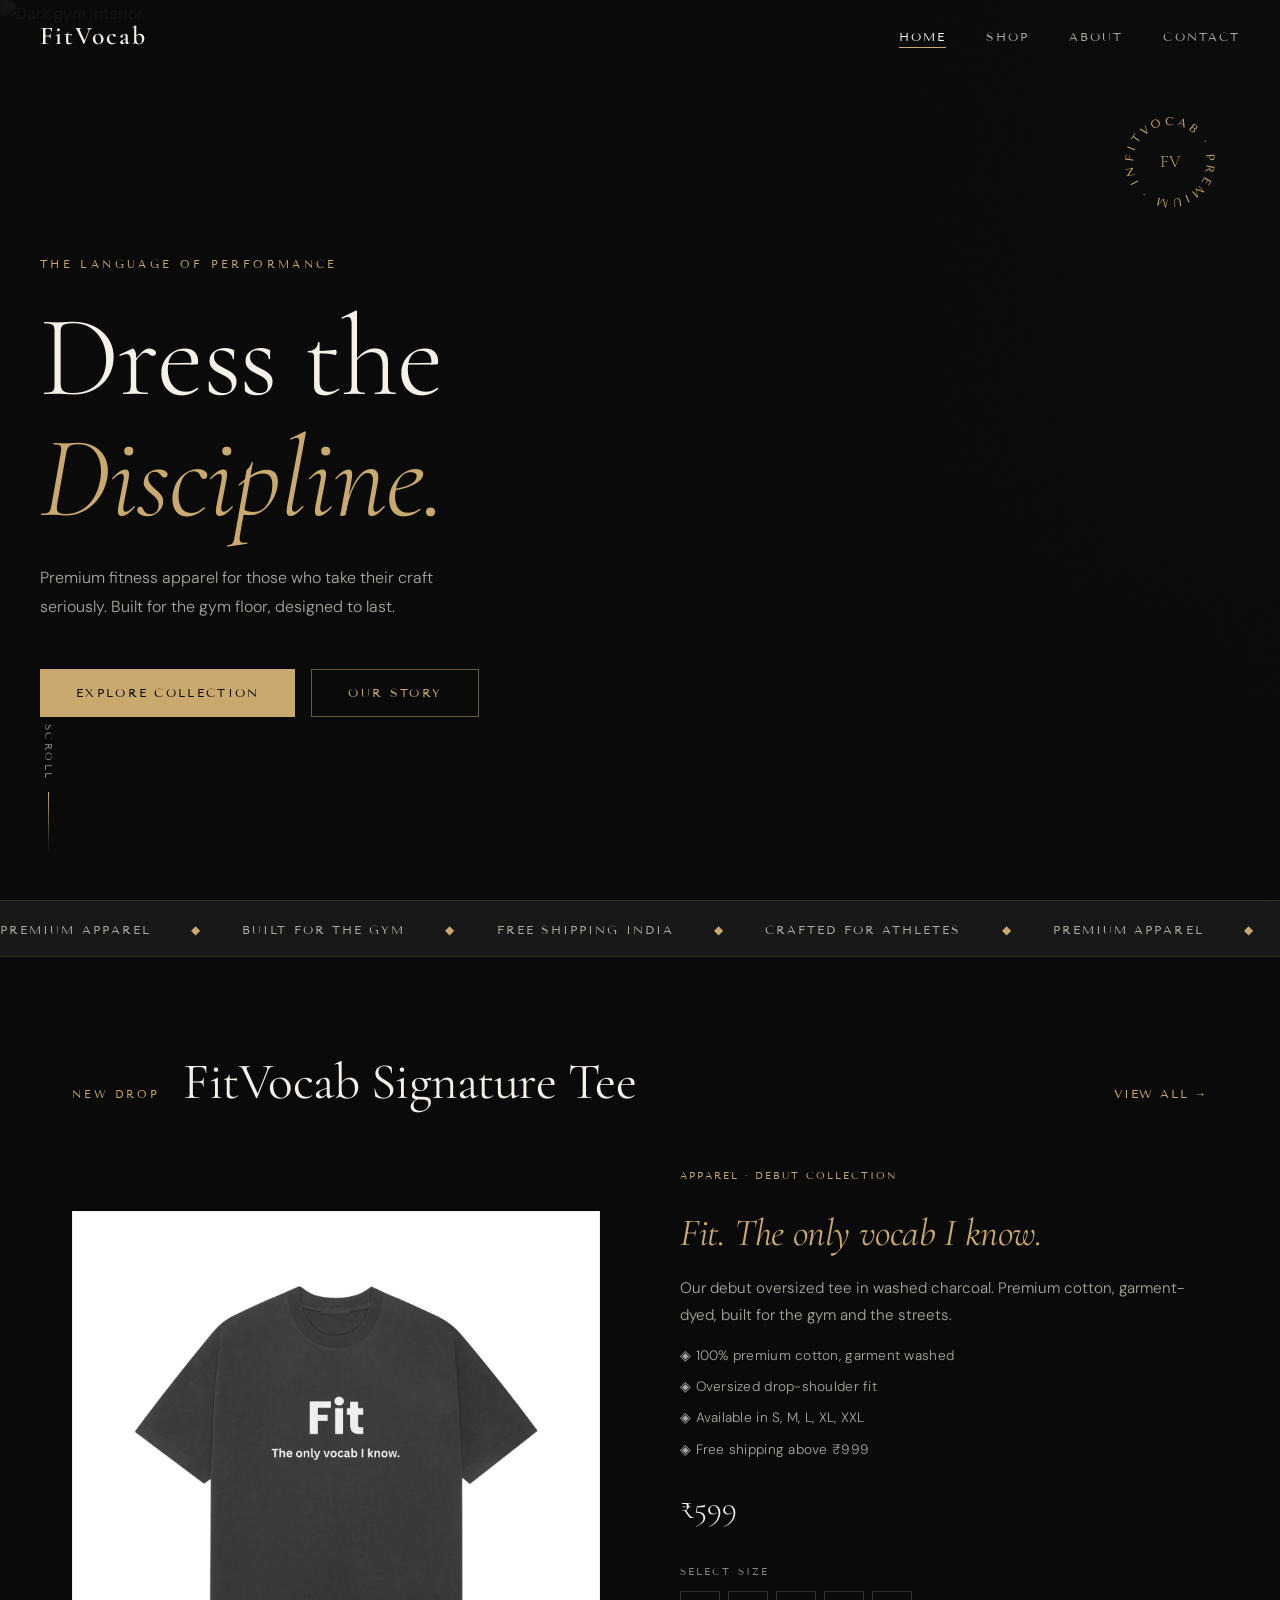
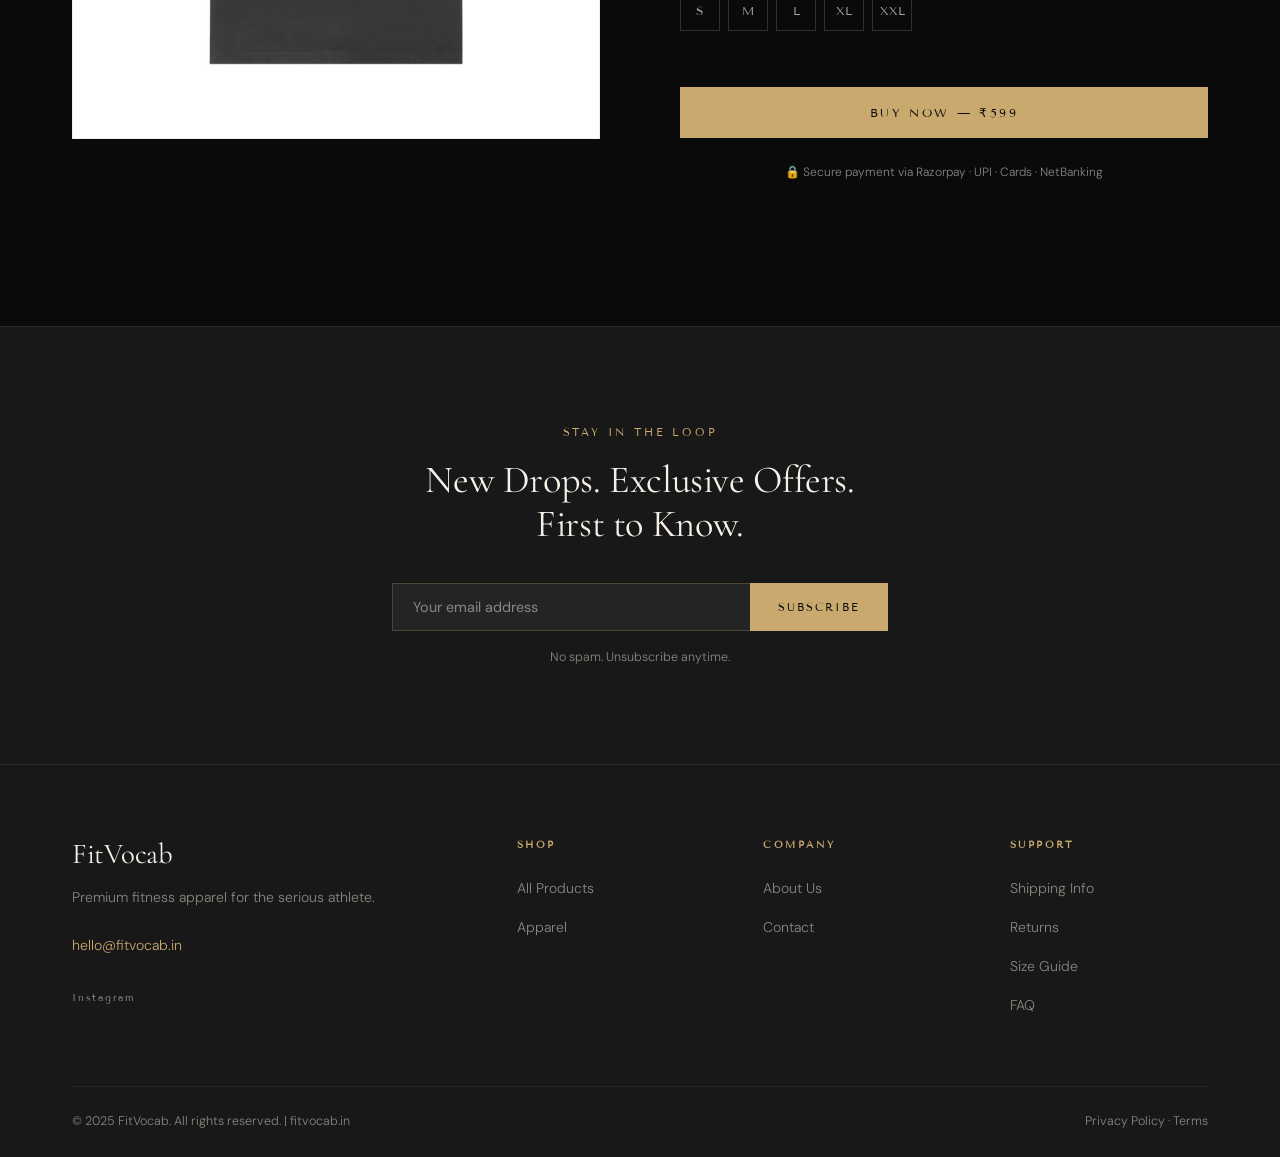
==== commit bd6d6f52: "Redesign checkout UI and success modal" ====
--- a/index.html
+++ b/index.html
@@ -128,54 +128,21 @@
   <!-- SUCCESS MODAL -->
   <div class="modal-overlay" id="successModal">
     <div class="modal success-modal">
-      <div class="success-icon">✓</div>
-      <h3>Order Confirmed!</h3>
-      <p>Thank you for your purchase. Your order has been placed successfully.</p>
-      <div class="order-summary" id="orderSummary"></div>
-      <button class="btn-primary" onclick="downloadInvoice()" style="width:100%;text-align:center;margin-top:16px;">Download Invoice</button>
-      <button class="btn-ghost" onclick="closeSuccess()" style="width:100%;text-align:center;margin-top:12px;">Continue Shopping</button>
+      <div class="success-modal-left">
+        <div class="success-icon">✓</div>
+        <h3>Order<br>Confirmed!</h3>
+        <p>Thank you for your purchase. Your order has been placed successfully.</p>
+        <button class="btn-primary" onclick="downloadInvoice()">Download Invoice</button>
+        <button class="btn-ghost" onclick="closeSuccess()">Continue Shopping</button>
+      </div>
+      <div class="success-modal-right">
+        <div class="order-summary">
+          <div class="order-summary-title">Order Summary</div>
+          <div id="orderSummary"></div>
+        </div>
+      </div>
     </div>
   </div>
-
-  <!-- BRAND STATEMENT -->
-  <section class="brand-statement">
-    <div class="statement-inner">
-      <div class="statement-line"></div>
-      <blockquote>"Every rep, every set, every drop of sweat — <em>deserves better gear.</em>"</blockquote>
-      <div class="statement-line"></div>
-    </div>
-  </section>
-
-  <!-- WHY FITVOCAB -->
-  <section class="why section">
-    <div class="container">
-      <div class="section-header">
-        <p class="section-eyebrow">The FitVocab Standard</p>
-        <h2 class="section-title">Why Choose Us</h2>
-      </div>
-      <div class="why-grid">
-        <div class="why-card">
-          <div class="why-icon">◈</div>
-          <h4>Premium Materials</h4>
-          <p>Performance-grade fabric built to last through your toughest sessions without losing shape or softness.</p>
-        </div>
-        <div class="why-card">
-          <div class="why-icon">◎</div>
-          <h4>Designed for India</h4>
-          <p>Cut, fit, and engineered for the Indian athlete — our climate, our physique, our intensity.</p>
-        </div>
-        <div class="why-card">
-          <div class="why-icon">◇</div>
-          <h4>Free Shipping</h4>
-          <p>Complimentary delivery across India on all orders above ₹999. No hidden charges, ever.</p>
-        </div>
-        <div class="why-card">
-          <div class="why-icon">○</div>
-          <h4>Easy Returns</h4>
-          <p>Not the right fit? 7-day hassle-free returns on all apparel. Your satisfaction is our standard.</p>
-        </div>
-      </div>
-    </div>
   </section>
 
   <!-- NEWSLETTER -->
--- a/css/style.css
+++ b/css/style.css
@@ -1511,24 +1511,25 @@
 .price-block {
   display: flex;
   align-items: center;
-  gap: 12px;
+  gap: 14px;
   flex-wrap: wrap;
-  margin: 4px 0;
+  margin: 4px 0 8px;
 }
 .price-original {
   font-family: 'DM Sans', sans-serif;
-  font-size: 1rem;
+  font-size: 1.1rem;
   color: var(--grey);
   text-decoration: line-through;
 }
 .price-saving {
   font-family: 'Tenor Sans', sans-serif;
-  font-size: 0.7rem;
-  letter-spacing: 0.1em;
-  color: #6dbf6d;
-  background: rgba(109,191,109,0.1);
-  padding: 3px 10px;
-  border: 1px solid rgba(109,191,109,0.3);
+  font-size: 0.65rem;
+  letter-spacing: 0.15em;
+  text-transform: uppercase;
+  color: #7dcf7d;
+  background: rgba(109,191,109,0.08);
+  padding: 4px 12px;
+  border: 1px solid rgba(109,191,109,0.25);
 }
 
 /* COUPON */
@@ -1536,35 +1537,45 @@
   display: flex;
   flex-direction: column;
   gap: 10px;
+  padding: 20px 0;
+  border-top: 1px solid rgba(201,169,110,0.1);
+  border-bottom: 1px solid rgba(201,169,110,0.1);
 }
 .coupon-input-wrap {
   display: flex;
   gap: 0;
+  height: 48px;
 }
 .coupon-input-wrap input {
   flex: 1;
-  background: rgba(255,255,255,0.04);
-  border: 1px solid rgba(201,169,110,0.2);
+  background: transparent;
+  border: 1px solid rgba(201,169,110,0.25);
   border-right: none;
-  padding: 12px 16px;
+  padding: 0 16px;
   color: var(--white);
+  font-family: 'Tenor Sans', sans-serif;
+  font-size: 0.75rem;
+  letter-spacing: 0.2em;
+  text-transform: uppercase;
+  outline: none;
+  transition: border-color var(--transition);
+}
+.coupon-input-wrap input:focus { border-color: var(--gold); }
+.coupon-input-wrap input::placeholder {
+  text-transform: none;
+  letter-spacing: 0.05em;
+  color: var(--grey);
   font-family: 'DM Sans', sans-serif;
-  font-size: 0.9rem;
-  outline: none;
-  text-transform: uppercase;
-  letter-spacing: 0.1em;
-  transition: border-color var(--transition);
-}
-.coupon-input-wrap input:focus { border-color: rgba(201,169,110,0.5); }
-.coupon-input-wrap input::placeholder { text-transform: none; letter-spacing: 0; color: var(--grey); }
+  font-size: 0.85rem;
+}
 .btn-apply {
-  padding: 12px 24px;
-  background: rgba(201,169,110,0.15);
+  padding: 0 28px;
+  background: transparent;
   border: 1px solid rgba(201,169,110,0.4);
   color: var(--gold);
   font-family: 'Tenor Sans', sans-serif;
-  font-size: 0.68rem;
-  letter-spacing: 0.18em;
+  font-size: 0.65rem;
+  letter-spacing: 0.22em;
   text-transform: uppercase;
   cursor: pointer;
   transition: all var(--transition);
@@ -1573,17 +1584,24 @@
 .btn-apply:hover:not(:disabled) {
   background: var(--gold);
   color: var(--black);
-}
-.btn-apply:disabled { opacity: 0.6; cursor: not-allowed; }
-.coupon-msg { font-size: 0.82rem; min-height: 20px; }
-.coupon-msg.success { color: #6dbf6d; }
-.coupon-msg.error   { color: #e06060; }
+  border-color: var(--gold);
+}
+.btn-apply:disabled { opacity: 0.5; cursor: not-allowed; }
+.coupon-msg {
+  font-family: 'Tenor Sans', sans-serif;
+  font-size: 0.68rem;
+  letter-spacing: 0.12em;
+  min-height: 18px;
+}
+.coupon-msg.success { color: #7dcf7d; }
+.coupon-msg.error   { color: #d97070; }
 
 /* SIZE ERROR */
 .size-error {
-  color: #e06060;
-  font-size: 0.75rem;
+  color: #d97070;
+  font-size: 0.7rem;
   font-family: 'DM Sans', sans-serif;
+  font-weight: 400;
   letter-spacing: 0;
   text-transform: none;
   display: none;
@@ -1593,56 +1611,124 @@
 .btn-buy {
   width: 100%;
   text-align: center;
-  font-size: 0.78rem;
-  padding: 16px;
-  margin-top: 4px;
+  font-size: 0.75rem;
+  letter-spacing: 0.22em;
+  padding: 18px;
+  margin-top: 8px;
 }
 .secure-note {
-  font-size: 0.75rem;
+  font-family: 'Tenor Sans', sans-serif;
+  font-size: 0.62rem;
+  letter-spacing: 0.12em;
   color: var(--grey);
   text-align: center;
+  text-transform: uppercase;
 }
 
 /* SUCCESS MODAL */
 .success-modal {
+  display: grid;
+  grid-template-columns: 1fr 1fr;
+  gap: 0;
+  max-width: 680px;
+  width: 100%;
+  overflow: hidden;
+}
+.success-modal-left {
+  background: var(--dark-3);
+  border-right: 1px solid rgba(201,169,110,0.15);
+  padding: 48px 36px;
   display: flex;
   flex-direction: column;
-  align-items: center;
-  text-align: center;
-  padding: 48px 40px;
-  max-width: 480px;
-  gap: 12px;
+  align-items: flex-start;
+  gap: 16px;
+}
+.success-modal-right {
+  padding: 48px 36px;
+  display: flex;
+  flex-direction: column;
+  gap: 0;
 }
 .success-icon {
-  width: 56px;
-  height: 56px;
-  border-radius: 50%;
-  background: rgba(109,191,109,0.15);
+  width: 48px;
+  height: 48px;
   border: 1px solid rgba(109,191,109,0.4);
   display: flex;
   align-items: center;
   justify-content: center;
-  font-size: 1.4rem;
-  color: #6dbf6d;
-  margin-bottom: 8px;
-}
-.success-modal h3 { font-size: 1.8rem; }
-.success-modal p  { color: var(--grey-lt); font-size: 0.9rem; }
+  font-size: 1.1rem;
+  color: #7dcf7d;
+}
+.success-modal-left h3 {
+  font-size: 1.8rem;
+  line-height: 1.1;
+  color: var(--white);
+}
+.success-modal-left p {
+  color: var(--grey-lt);
+  font-size: 0.88rem;
+  line-height: 1.7;
+}
+.success-modal-left .btn-primary {
+  width: 100%;
+  text-align: center;
+  font-size: 0.65rem;
+  padding: 14px;
+  margin-top: auto;
+}
+.success-modal-left .btn-ghost {
+  width: 100%;
+  text-align: center;
+  font-size: 0.65rem;
+  padding: 12px;
+  margin-top: 8px;
+}
 .order-summary {
   width: 100%;
-  border: 1px solid rgba(201,169,110,0.15);
-  padding: 16px 20px;
-  margin-top: 8px;
-  text-align: left;
+  flex: 1;
+}
+.order-summary-title {
+  font-family: 'Tenor Sans', sans-serif;
+  font-size: 0.62rem;
+  letter-spacing: 0.25em;
+  text-transform: uppercase;
+  color: var(--gold);
+  margin-bottom: 20px;
+  padding-bottom: 12px;
+  border-bottom: 1px solid rgba(201,169,110,0.2);
 }
 .order-row {
   display: flex;
   justify-content: space-between;
+  align-items: flex-start;
   gap: 16px;
-  padding: 8px 0;
-  border-bottom: 1px solid rgba(255,255,255,0.05);
-  font-size: 0.82rem;
+  padding: 12px 0;
+  border-bottom: 1px solid rgba(255,255,255,0.04);
 }
 .order-row:last-child { border-bottom: none; }
-.order-row span:first-child { color: var(--grey); }
-.order-row span:last-child  { color: var(--white-2); text-align: right; word-break: break-all; }
+.order-row span:first-child {
+  font-family: 'Tenor Sans', sans-serif;
+  font-size: 0.62rem;
+  letter-spacing: 0.15em;
+  text-transform: uppercase;
+  color: var(--grey);
+  white-space: nowrap;
+  padding-top: 2px;
+}
+.order-row span:last-child {
+  font-size: 0.85rem;
+  color: var(--white-2);
+  text-align: right;
+  word-break: break-all;
+}
+.order-row.total-row span:last-child {
+  color: var(--gold);
+  font-family: 'Cormorant Garamond', serif;
+  font-size: 1.2rem;
+}
+
+@media (max-width: 600px) {
+  .success-modal { grid-template-columns: 1fr; }
+  .success-modal-left { border-right: none; border-bottom: 1px solid rgba(201,169,110,0.15); padding: 32px 24px; }
+  .success-modal-right { padding: 32px 24px; }
+}
